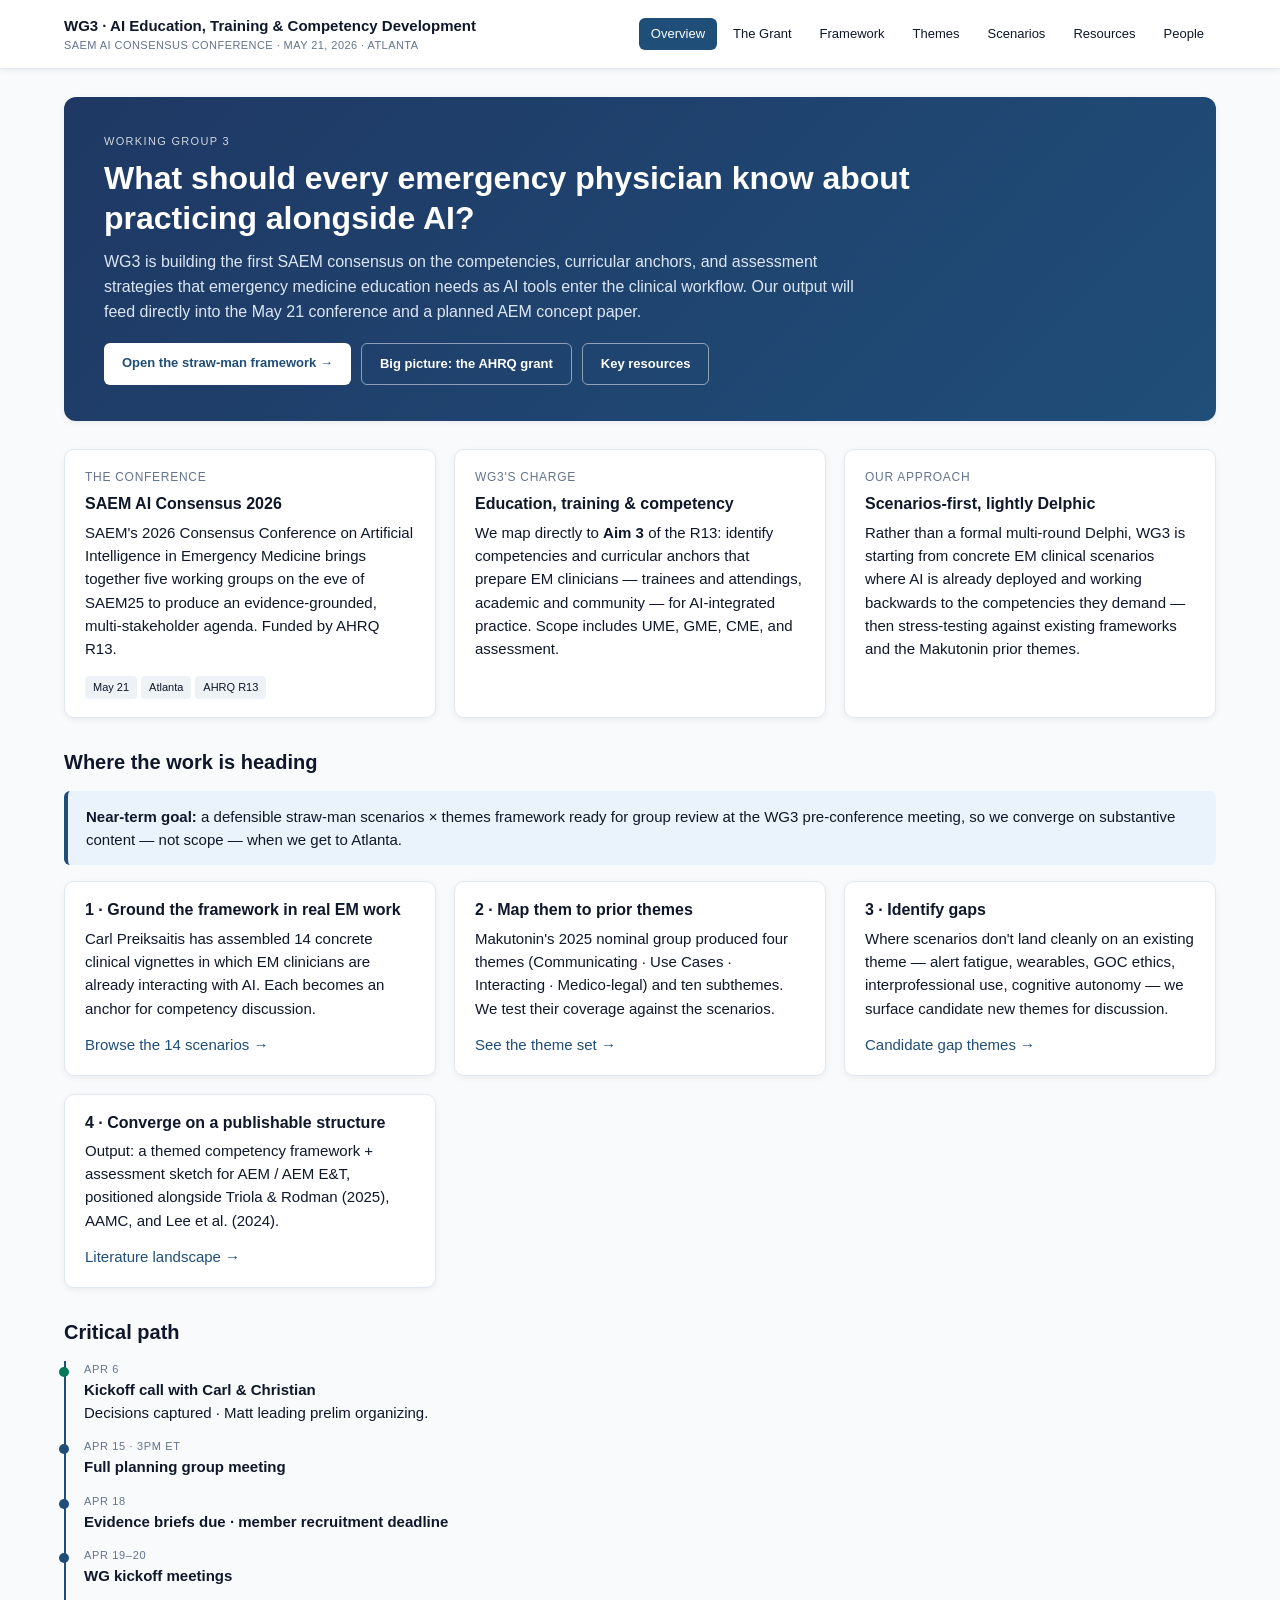
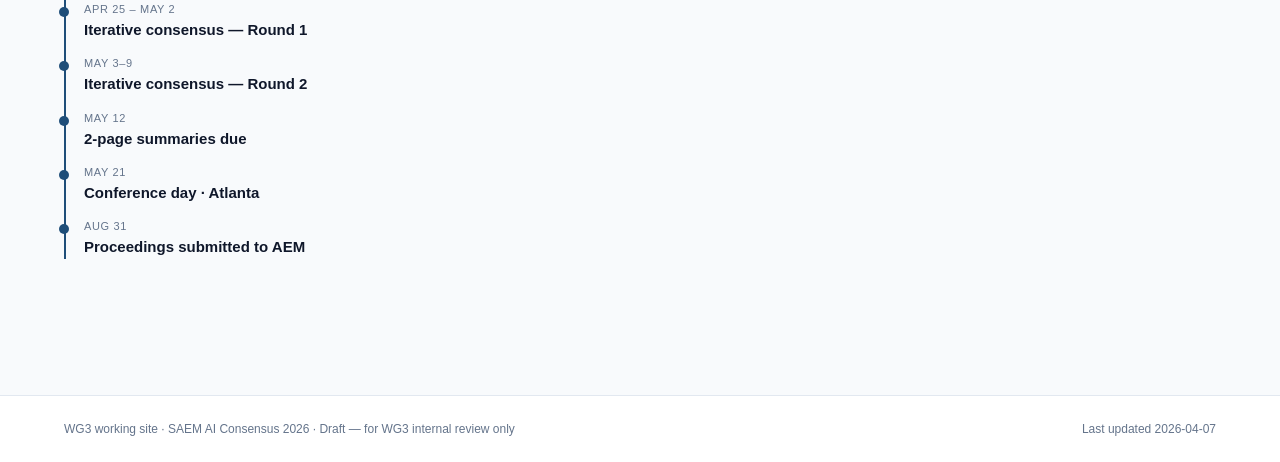
==== index.html @ e532bfff "Add AHRQ grant overview page" ====
<!doctype html>
<html lang="en"><head>
<meta charset="utf-8"><meta name="viewport" content="width=device-width,initial-scale=1">
<title>WG3 · SAEM AI Consensus 2026</title>
<link rel="stylesheet" href="assets/site.css">
</head><body>
<header class="site"><div class="wrap">
 <div class="brand"><b>WG3 · AI Education, Training & Competency Development</b><span>SAEM AI Consensus Conference · May 21, 2026 · Atlanta</span></div>
 <nav>
  <a href="index.html">Overview</a>
  <a href="grant.html">The Grant</a>
  <a href="framework.html">Framework</a>
  <a href="themes.html">Themes</a>
  <a href="scenarios.html">Scenarios</a>
  <a href="resources.html">Resources</a>
  <a href="people.html">People</a>
 </nav>
</div></header>

<main>
<div class="hero">
 <div class="eyebrow">Working Group 3</div>
 <h1>What should every emergency physician know about practicing alongside AI?</h1>
 <p>WG3 is building the first SAEM consensus on the competencies, curricular anchors, and assessment strategies that emergency medicine education needs as AI tools enter the clinical workflow. Our output will feed directly into the May 21 conference and a planned AEM concept paper.</p>
 <div class="cta">
  <a class="btn" href="framework.html">Open the straw-man framework →</a>
  <a class="btn ghost" href="grant.html">Big picture: the AHRQ grant</a>
  <a class="btn ghost" href="resources.html">Key resources</a>
 </div>
</div>

<div class="grid cols-3">
 <div class="card"><div class="meta">The conference</div>
  <h3>SAEM AI Consensus 2026</h3>
  <p>SAEM's 2026 Consensus Conference on Artificial Intelligence in Emergency Medicine brings together five working groups on the eve of SAEM25 to produce an evidence-grounded, multi-stakeholder agenda. Funded by AHRQ R13.</p>
  <p><span class="pill">May 21</span><span class="pill">Atlanta</span><span class="pill">AHRQ R13</span></p>
 </div>
 <div class="card"><div class="meta">WG3's charge</div>
  <h3>Education, training & competency</h3>
  <p>We map directly to <b>Aim 3</b> of the R13: identify competencies and curricular anchors that prepare EM clinicians — trainees and attendings, academic and community — for AI-integrated practice. Scope includes UME, GME, CME, and assessment.</p>
 </div>
 <div class="card"><div class="meta">Our approach</div>
  <h3>Scenarios-first, lightly Delphic</h3>
  <p>Rather than a formal multi-round Delphi, WG3 is starting from concrete EM clinical scenarios where AI is already deployed and working backwards to the competencies they demand — then stress-testing against existing frameworks and the Makutonin prior themes.</p>
 </div>
</div>

<h2>Where the work is heading</h2>
<div class="callout">
 <b>Near-term goal:</b> a defensible straw-man scenarios × themes framework ready for group review at the WG3 pre-conference meeting, so we converge on substantive content — not scope — when we get to Atlanta.
</div>

<div class="grid cols-2">
 <div class="card">
  <h3>1 · Ground the framework in real EM work</h3>
  <p>Carl Preiksaitis has assembled 14 concrete clinical vignettes in which EM clinicians are already interacting with AI. Each becomes an anchor for competency discussion.</p>
  <p><a href="scenarios.html">Browse the 14 scenarios →</a></p>
 </div>
 <div class="card">
  <h3>2 · Map them to prior themes</h3>
  <p>Makutonin's 2025 nominal group produced four themes (Communicating · Use Cases · Interacting · Medico-legal) and ten subthemes. We test their coverage against the scenarios.</p>
  <p><a href="themes.html">See the theme set →</a></p>
 </div>
 <div class="card">
  <h3>3 · Identify gaps</h3>
  <p>Where scenarios don't land cleanly on an existing theme — alert fatigue, wearables, GOC ethics, interprofessional use, cognitive autonomy — we surface candidate new themes for discussion.</p>
  <p><a href="framework.html#gaps">Candidate gap themes →</a></p>
 </div>
 <div class="card">
  <h3>4 · Converge on a publishable structure</h3>
  <p>Output: a themed competency framework + assessment sketch for AEM / AEM E&T, positioned alongside Triola & Rodman (2025), AAMC, and Lee et al. (2024).</p>
  <p><a href="resources.html#lit">Literature landscape →</a></p>
 </div>
</div>

<h2>Critical path</h2>
<div class="timeline">
 <div class="item done"><div class="date">Apr 6</div><div class="title">Kickoff call with Carl & Christian</div><div>Decisions captured · Matt leading prelim organizing.</div></div>
 <div class="item"><div class="date">Apr 15 · 3pm ET</div><div class="title">Full planning group meeting</div></div>
 <div class="item"><div class="date">Apr 18</div><div class="title">Evidence briefs due · member recruitment deadline</div></div>
 <div class="item"><div class="date">Apr 19–20</div><div class="title">WG kickoff meetings</div></div>
 <div class="item"><div class="date">Apr 25 – May 2</div><div class="title">Iterative consensus — Round 1</div></div>
 <div class="item"><div class="date">May 3–9</div><div class="title">Iterative consensus — Round 2</div></div>
 <div class="item"><div class="date">May 12</div><div class="title">2-page summaries due</div></div>
 <div class="item"><div class="date">May 21</div><div class="title">Conference day · Atlanta</div></div>
 <div class="item"><div class="date">Aug 31</div><div class="title">Proceedings submitted to AEM</div></div>
</div>
</main>

<footer class="site"><div class="wrap">
 <div>WG3 working site · SAEM AI Consensus 2026 · Draft — for WG3 internal review only</div>
 <div>Last updated 2026-04-07</div>
</div></footer>
<script src="assets/data.js"></script>
<script src="assets/site.js"></script>
</body></html>
---- assets/site.css ----
:root{
 --ink:#0f172a;--mute:#64748b;--line:#e2e8f0;--accent:#1f4e79;--accent2:#bdd7ee;
 --bg:#f8fafc;--paper:#ffffff;--warn:#b45309;--gap:#fef3c7;--ok:#047857;
 --shadow:0 2px 6px rgba(15,23,42,.06);
 --maxw:1200px;
}
*{box-sizing:border-box}
html,body{margin:0;padding:0}
body{font:15px/1.55 -apple-system,BlinkMacSystemFont,"Segoe UI","Helvetica Neue",Arial,sans-serif;color:var(--ink);background:var(--bg)}
a{color:var(--accent);text-decoration:none}
a:hover{text-decoration:underline}
h1,h2,h3,h4{color:var(--ink);line-height:1.25;margin:0 0 .4em}
h1{font-size:28px;font-weight:700}
h2{font-size:20px;font-weight:700;margin-top:1.6em}
h3{font-size:16px;font-weight:600}
p{margin:0 0 .9em}
hr{border:0;border-top:1px solid var(--line);margin:24px 0}
code{font:12px/1.4 ui-monospace,Menlo,Consolas,monospace;background:#eef2f7;padding:1px 5px;border-radius:4px}

header.site{background:var(--paper);border-bottom:1px solid var(--line);position:sticky;top:0;z-index:10;box-shadow:var(--shadow)}
header.site .wrap{max-width:var(--maxw);margin:0 auto;padding:14px 24px;display:flex;align-items:center;justify-content:space-between;gap:24px;flex-wrap:wrap}
header.site .brand{display:flex;flex-direction:column}
header.site .brand b{font-size:15px}
header.site .brand span{font-size:11px;color:var(--mute);letter-spacing:.04em;text-transform:uppercase}
header.site nav{display:flex;gap:4px;flex-wrap:wrap}
header.site nav a{padding:6px 12px;border-radius:6px;font-size:13px;color:var(--ink)}
header.site nav a:hover{background:#eef2f7;text-decoration:none}
header.site nav a.active{background:var(--accent);color:#fff}

main{max-width:var(--maxw);margin:0 auto;padding:28px 24px 80px}

.hero{background:linear-gradient(135deg,#1f3864,#1f4e79);color:#fff;border-radius:12px;padding:36px 40px;margin-bottom:28px;box-shadow:var(--shadow)}
.hero .eyebrow{font-size:11px;letter-spacing:.12em;text-transform:uppercase;opacity:.8}
.hero h1{color:#fff;font-size:32px;margin:8px 0 12px;max-width:820px}
.hero p{color:#dbe7f5;max-width:760px;font-size:16px}
.hero .cta{margin-top:18px;display:flex;gap:10px;flex-wrap:wrap}
.btn{display:inline-block;padding:10px 18px;background:#fff;color:var(--accent);border-radius:6px;font-weight:600;font-size:13px}
.btn:hover{text-decoration:none;background:#eaf2fb}
.btn.ghost{background:transparent;color:#fff;border:1px solid rgba(255,255,255,.5)}
.btn.ghost:hover{background:rgba(255,255,255,.1)}

.grid{display:grid;gap:18px}
.grid.cols-2{grid-template-columns:repeat(auto-fit,minmax(320px,1fr))}
.grid.cols-3{grid-template-columns:repeat(auto-fit,minmax(260px,1fr))}
.grid.cols-4{grid-template-columns:repeat(auto-fit,minmax(220px,1fr))}

.card{background:var(--paper);border:1px solid var(--line);border-radius:10px;padding:18px 20px;box-shadow:var(--shadow)}
.card h3{margin-top:0}
.card p:last-child{margin-bottom:0}
.card .meta{font-size:12px;color:var(--mute);margin-bottom:8px;text-transform:uppercase;letter-spacing:.06em}

.chip{display:inline-block;font-size:11px;padding:2px 8px;border-radius:999px;background:var(--accent2);color:var(--ink);margin:2px 3px 2px 0;cursor:help}
.chip.gap{background:var(--gap);color:var(--warn)}
.chip.tag{background:#e2e8f0;color:var(--ink);cursor:default}
.chip.ok{background:#d1fae5;color:var(--ok)}

/* legend strip */
.theme-legend{background:var(--paper);border:1px solid var(--line);border-radius:10px;padding:14px 18px;margin-bottom:20px;box-shadow:var(--shadow)}
.theme-legend h3{margin:0 0 10px;font-size:13px;text-transform:uppercase;letter-spacing:.06em;color:var(--mute)}
.theme-legend .rows{display:grid;grid-template-columns:repeat(auto-fit,minmax(260px,1fr));gap:6px 18px}
.theme-legend .row{display:flex;gap:8px;font-size:13px;align-items:baseline}
.theme-legend .row b{color:var(--accent);min-width:32px}
.theme-legend .row small{color:var(--mute);font-size:11px}

/* tooltip */
[data-tip]{position:relative;border-bottom:1px dotted var(--accent);cursor:help}
[data-tip]:hover::after{
 content:attr(data-tip);position:absolute;bottom:calc(100% + 6px);left:50%;transform:translateX(-50%);
 background:#0f172a;color:#fff;font-size:11px;line-height:1.3;font-weight:400;padding:6px 10px;border-radius:6px;
 white-space:normal;width:max-content;max-width:260px;z-index:20;pointer-events:none;text-transform:none;letter-spacing:0;
}

/* matrix */
.matrix-wrap{background:var(--paper);border:1px solid var(--line);border-radius:10px;padding:0;overflow:auto;box-shadow:var(--shadow)}
table.matrix{border-collapse:collapse;width:100%;font-size:12px}
table.matrix th,table.matrix td{border:1px solid var(--line);padding:8px;text-align:left;vertical-align:middle}
table.matrix thead th{background:#1f3864;color:#fff;font-weight:600;position:sticky;top:0}
table.matrix th.theme{writing-mode:vertical-rl;transform:rotate(180deg);min-width:34px;text-align:center;padding:10px 4px}
table.matrix td.score{text-align:center;font-weight:600;cursor:pointer;width:36px}
.s0{background:#fff;color:#cbd5e1}.s1{background:#eaf2fb}.s2{background:#bdd7ee}.s3{background:#1f4e79;color:#fff}
table.matrix tr.row{cursor:pointer}
table.matrix tr.row:hover td{background:#fff7d6}
table.matrix tr.row:hover td.s3{background:#1a4168}

.pill{display:inline-block;font-size:11px;padding:3px 8px;border-radius:4px;background:#eef2f7;color:var(--ink);margin-right:4px}

footer.site{border-top:1px solid var(--line);background:var(--paper);margin-top:40px}
footer.site .wrap{max-width:var(--maxw);margin:0 auto;padding:24px;font-size:12px;color:var(--mute);display:flex;justify-content:space-between;flex-wrap:wrap;gap:12px}

.timeline{border-left:2px solid var(--accent);padding-left:18px;margin:16px 0}
.timeline .item{margin-bottom:14px;position:relative}
.timeline .item::before{content:'';position:absolute;left:-25px;top:6px;width:10px;height:10px;border-radius:50%;background:var(--accent)}
.timeline .item.done::before{background:var(--ok)}
.timeline .item .date{font-size:11px;color:var(--mute);text-transform:uppercase;letter-spacing:.06em}
.timeline .item .title{font-weight:600}

.callout{background:#eaf2fb;border-left:4px solid var(--accent);padding:14px 18px;border-radius:6px;margin:16px 0}
.callout.warn{background:#fef3c7;border-color:var(--warn)}

.res-list{list-style:none;padding:0;margin:0}
.res-list li{padding:10px 0;border-bottom:1px solid var(--line)}
.res-list li:last-child{border:0}
.res-list .label{font-size:11px;color:var(--mute);text-transform:uppercase;letter-spacing:.06em;margin-right:8px}
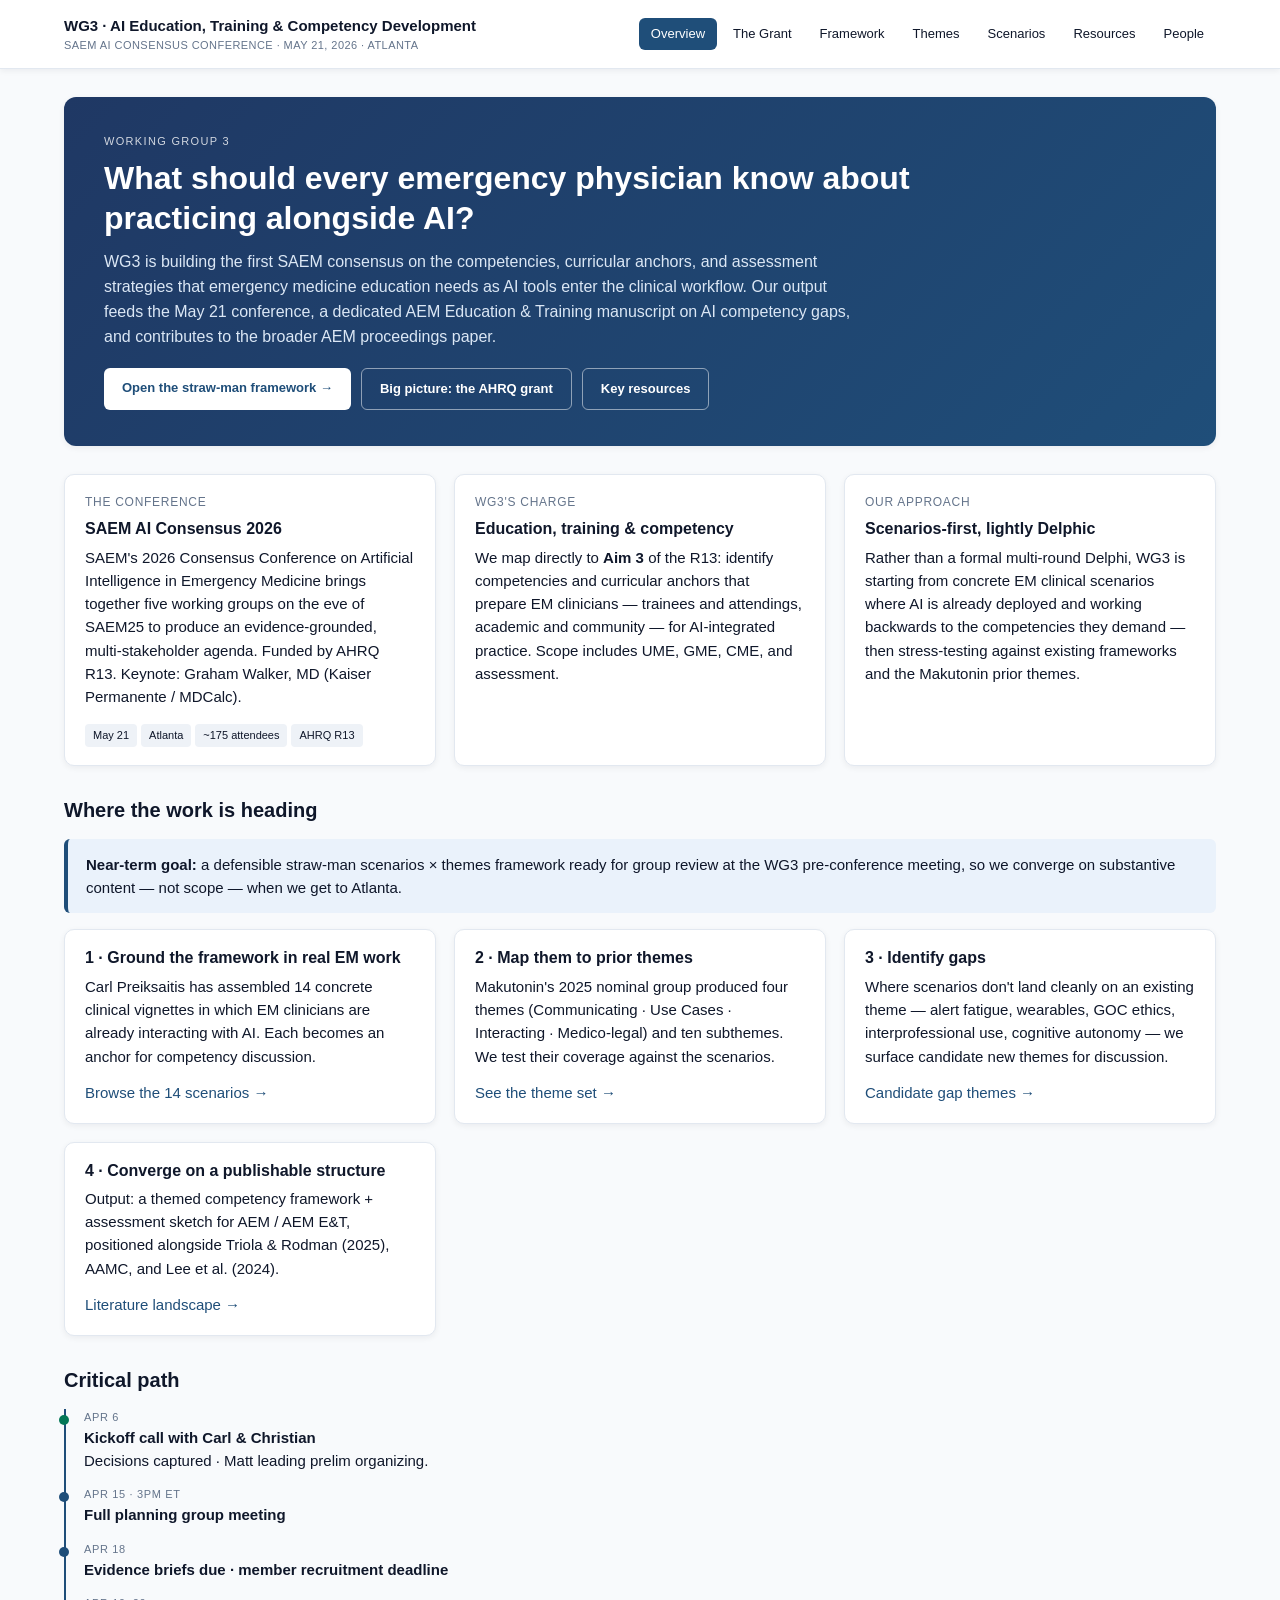
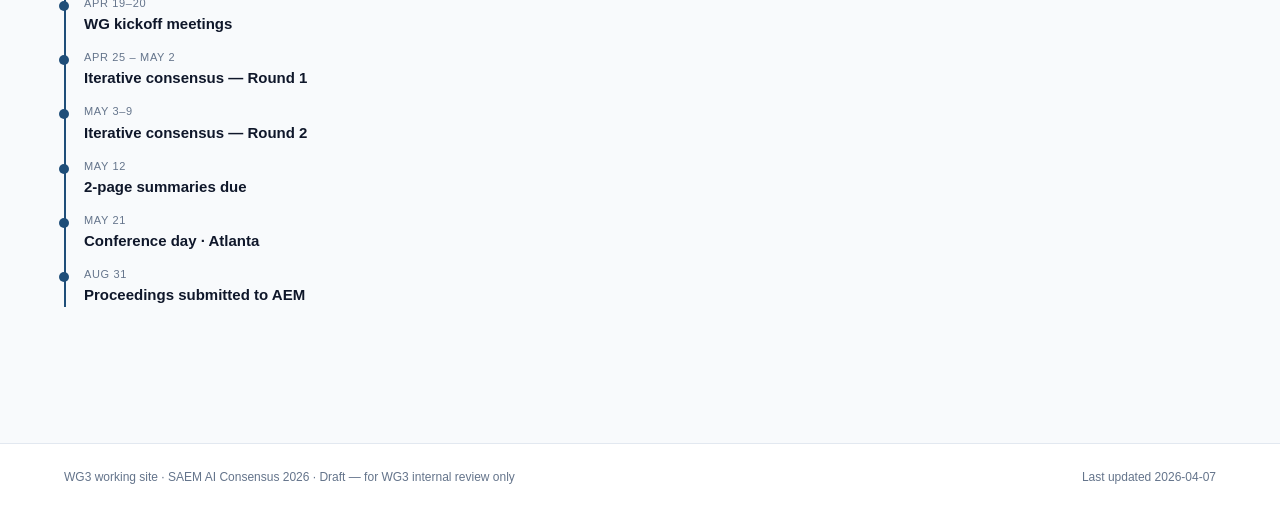
==== commit 8016b32b: "Pre-share refinements to WG3 working site people.html: add conference-day attendance to leadership c" ====
--- a/index.html
+++ b/index.html
@@ -21,7 +21,7 @@
 <div class="hero">
  <div class="eyebrow">Working Group 3</div>
  <h1>What should every emergency physician know about practicing alongside AI?</h1>
- <p>WG3 is building the first SAEM consensus on the competencies, curricular anchors, and assessment strategies that emergency medicine education needs as AI tools enter the clinical workflow. Our output will feed directly into the May 21 conference and a planned AEM concept paper.</p>
+ <p>WG3 is building the first SAEM consensus on the competencies, curricular anchors, and assessment strategies that emergency medicine education needs as AI tools enter the clinical workflow. Our output feeds the May 21 conference, a dedicated AEM Education &amp; Training manuscript on AI competency gaps, and contributes to the broader AEM proceedings paper.</p>
  <div class="cta">
   <a class="btn" href="framework.html">Open the straw-man framework →</a>
   <a class="btn ghost" href="grant.html">Big picture: the AHRQ grant</a>
@@ -32,8 +32,8 @@
 <div class="grid cols-3">
  <div class="card"><div class="meta">The conference</div>
   <h3>SAEM AI Consensus 2026</h3>
-  <p>SAEM's 2026 Consensus Conference on Artificial Intelligence in Emergency Medicine brings together five working groups on the eve of SAEM25 to produce an evidence-grounded, multi-stakeholder agenda. Funded by AHRQ R13.</p>
-  <p><span class="pill">May 21</span><span class="pill">Atlanta</span><span class="pill">AHRQ R13</span></p>
+  <p>SAEM's 2026 Consensus Conference on Artificial Intelligence in Emergency Medicine brings together five working groups on the eve of SAEM25 to produce an evidence-grounded, multi-stakeholder agenda. Funded by AHRQ R13. Keynote: Graham Walker, MD (Kaiser Permanente / MDCalc).</p>
+  <p><span class="pill">May 21</span><span class="pill">Atlanta</span><span class="pill">~175 attendees</span><span class="pill">AHRQ R13</span></p>
  </div>
  <div class="card"><div class="meta">WG3's charge</div>
   <h3>Education, training & competency</h3>
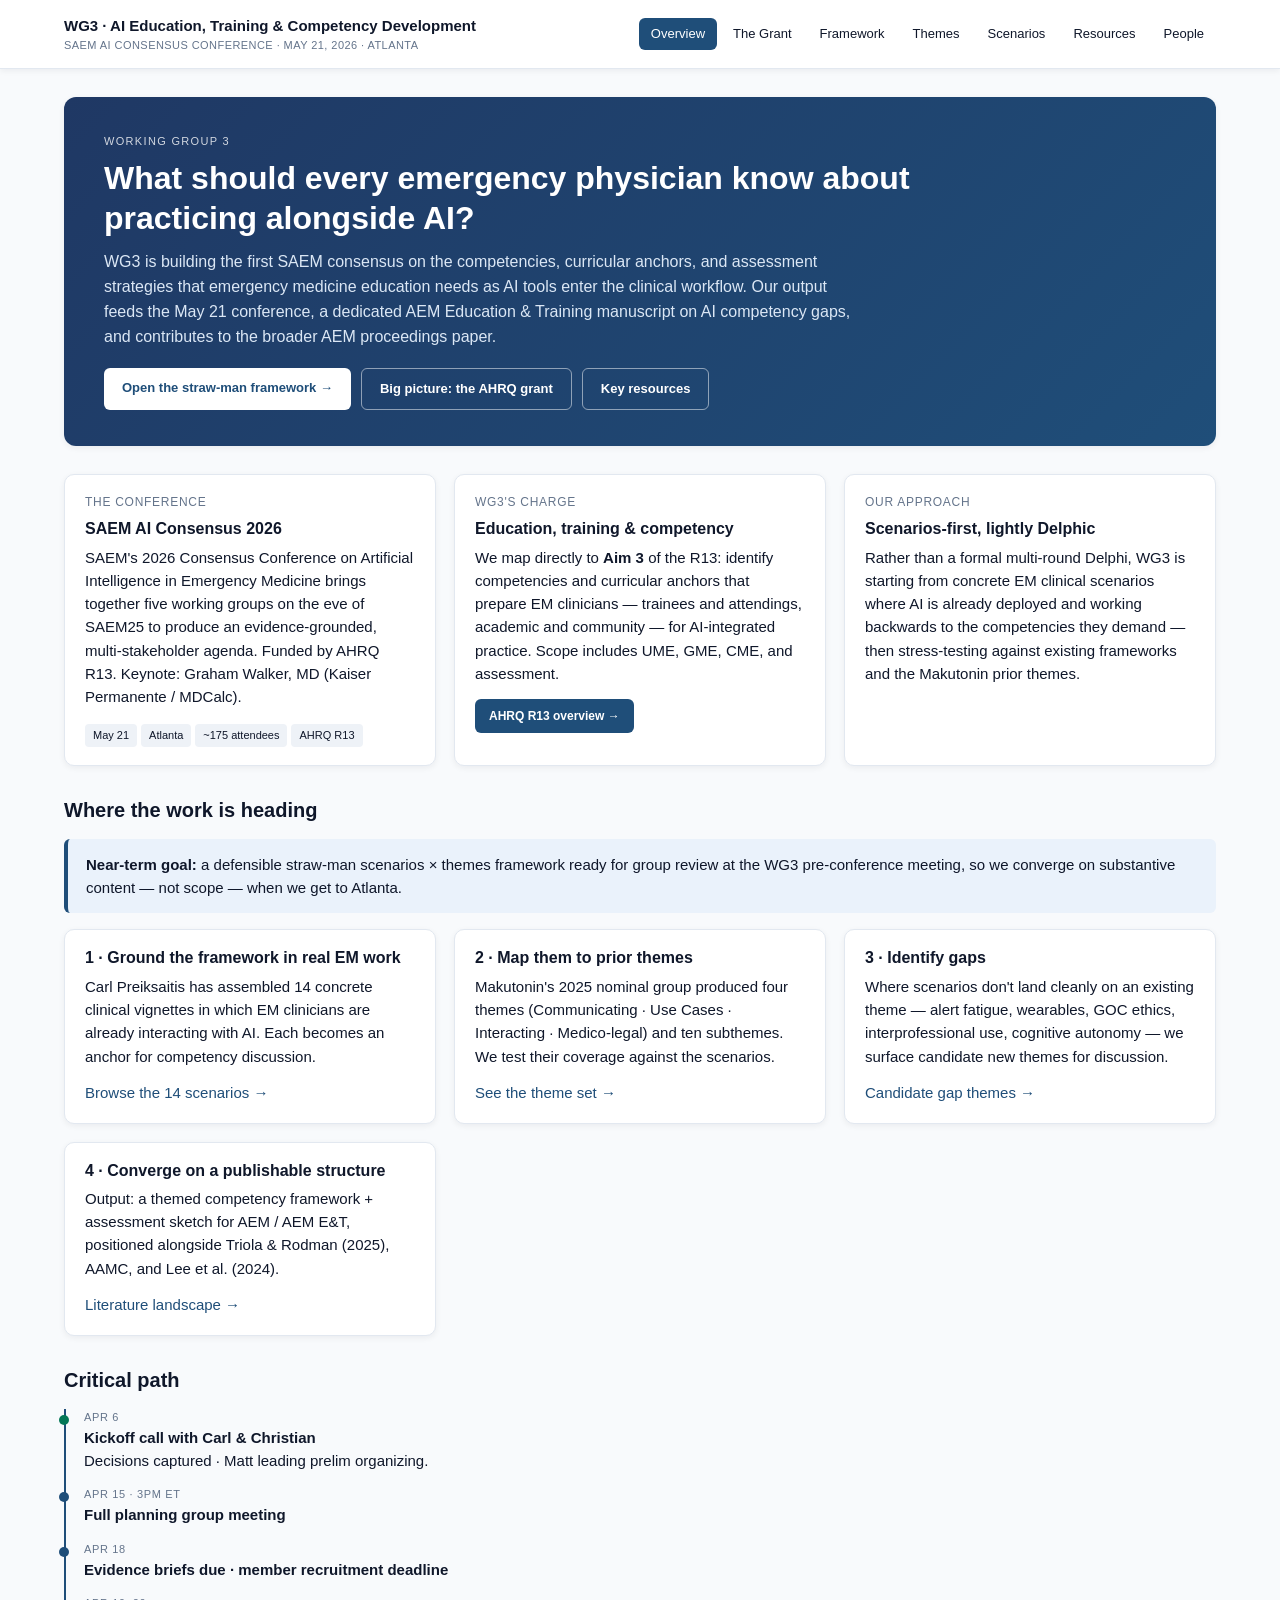
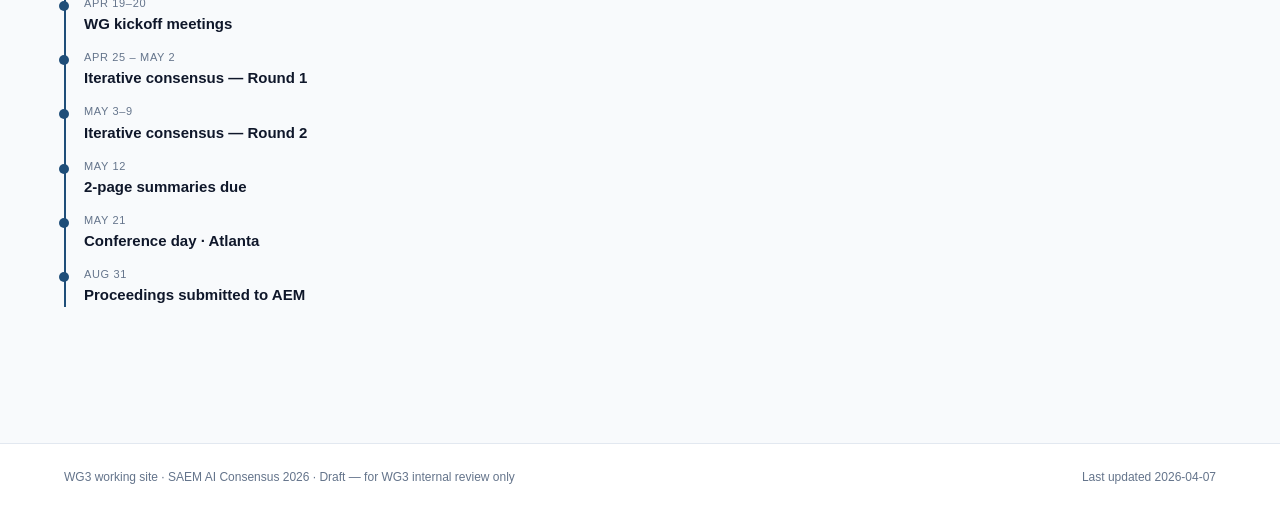
==== commit 01f03402: "Add AHRQ R13 button to WG3's Charge card on landing page Small redundancy with the header nav link, " ====
--- a/index.html
+++ b/index.html
@@ -38,6 +38,7 @@
  <div class="card"><div class="meta">WG3's charge</div>
   <h3>Education, training & competency</h3>
   <p>We map directly to <b>Aim 3</b> of the R13: identify competencies and curricular anchors that prepare EM clinicians — trainees and attendings, academic and community — for AI-integrated practice. Scope includes UME, GME, CME, and assessment.</p>
+  <p style="margin-bottom:0"><a href="grant.html" style="display:inline-block;padding:8px 14px;background:#1f4e79;color:#fff;border-radius:6px;font-weight:600;font-size:12px;text-decoration:none">AHRQ R13 overview →</a></p>
  </div>
  <div class="card"><div class="meta">Our approach</div>
   <h3>Scenarios-first, lightly Delphic</h3>
--- a/assets/site.css
+++ b/assets/site.css
@@ -74,8 +74,26 @@
 .matrix-wrap{background:var(--paper);border:1px solid var(--line);border-radius:10px;padding:0;overflow:auto;box-shadow:var(--shadow)}
 table.matrix{border-collapse:collapse;width:100%;font-size:12px}
 table.matrix th,table.matrix td{border:1px solid var(--line);padding:8px;text-align:left;vertical-align:middle}
-table.matrix thead th{background:#1f3864;color:#fff;font-weight:600;position:sticky;top:0}
-table.matrix th.theme{writing-mode:vertical-rl;transform:rotate(180deg);min-width:34px;text-align:center;padding:10px 4px}
+table.matrix thead th{background:#1f3864;color:#fff;font-weight:600}
+table.matrix th.corner{background:#1f3864;color:#fff;text-align:center}
+
+/* Cluster header row — strong tint, cluster-colored text, centered across spanned subthemes */
+table.matrix th.c-comm-hd{background:#e9d5ff;color:#581c87;border-bottom:2px solid #8b5cf6;text-align:center;font-size:11px;text-transform:uppercase;letter-spacing:.06em;font-weight:700;padding:8px 4px}
+table.matrix th.c-use-hd{background:#a7f3d0;color:#064e3b;border-bottom:2px solid #10b981;text-align:center;font-size:11px;text-transform:uppercase;letter-spacing:.06em;font-weight:700;padding:8px 4px}
+table.matrix th.c-int-hd{background:#fde68a;color:#78350f;border-bottom:2px solid #f59e0b;text-align:center;font-size:11px;text-transform:uppercase;letter-spacing:.06em;font-weight:700;padding:8px 4px}
+table.matrix th.c-med-hd{background:#fecaca;color:#7f1d1d;border-bottom:2px solid #ef4444;text-align:center;font-size:11px;text-transform:uppercase;letter-spacing:.06em;font-weight:700;padding:8px 4px}
+
+/* Sub row — T-code + short label cells, pale cluster backgrounds */
+table.matrix th.sub{min-width:62px;text-align:center;padding:6px 4px 7px}
+table.matrix th.sub.c-comm-sub{background:#f5f3ff}
+table.matrix th.sub.c-use-sub{background:#ecfdf5}
+table.matrix th.sub.c-int-sub{background:#fffbeb}
+table.matrix th.sub.c-med-sub{background:#fef2f2}
+table.matrix th.sub .code{display:block;font-family:ui-monospace,Menlo,Consolas,monospace;font-size:11px;font-weight:700;color:#1f3864;letter-spacing:.02em}
+table.matrix th.sub .lbl{display:block;font-family:-apple-system,system-ui,sans-serif;font-size:10.5px;font-weight:600;color:#0f172a;margin-top:2px;line-height:1.2;text-transform:none;letter-spacing:0;white-space:normal}
+
+/* Vertical divider between clusters (applies to thead and tbody cells) */
+table.matrix th.div-left,table.matrix td.div-left{border-left:2px solid #94a3b8}
 table.matrix td.score{text-align:center;font-weight:600;cursor:pointer;width:36px}
 .s0{background:#fff;color:#cbd5e1}.s1{background:#eaf2fb}.s2{background:#bdd7ee}.s3{background:#1f4e79;color:#fff}
 table.matrix tr.row{cursor:pointer}
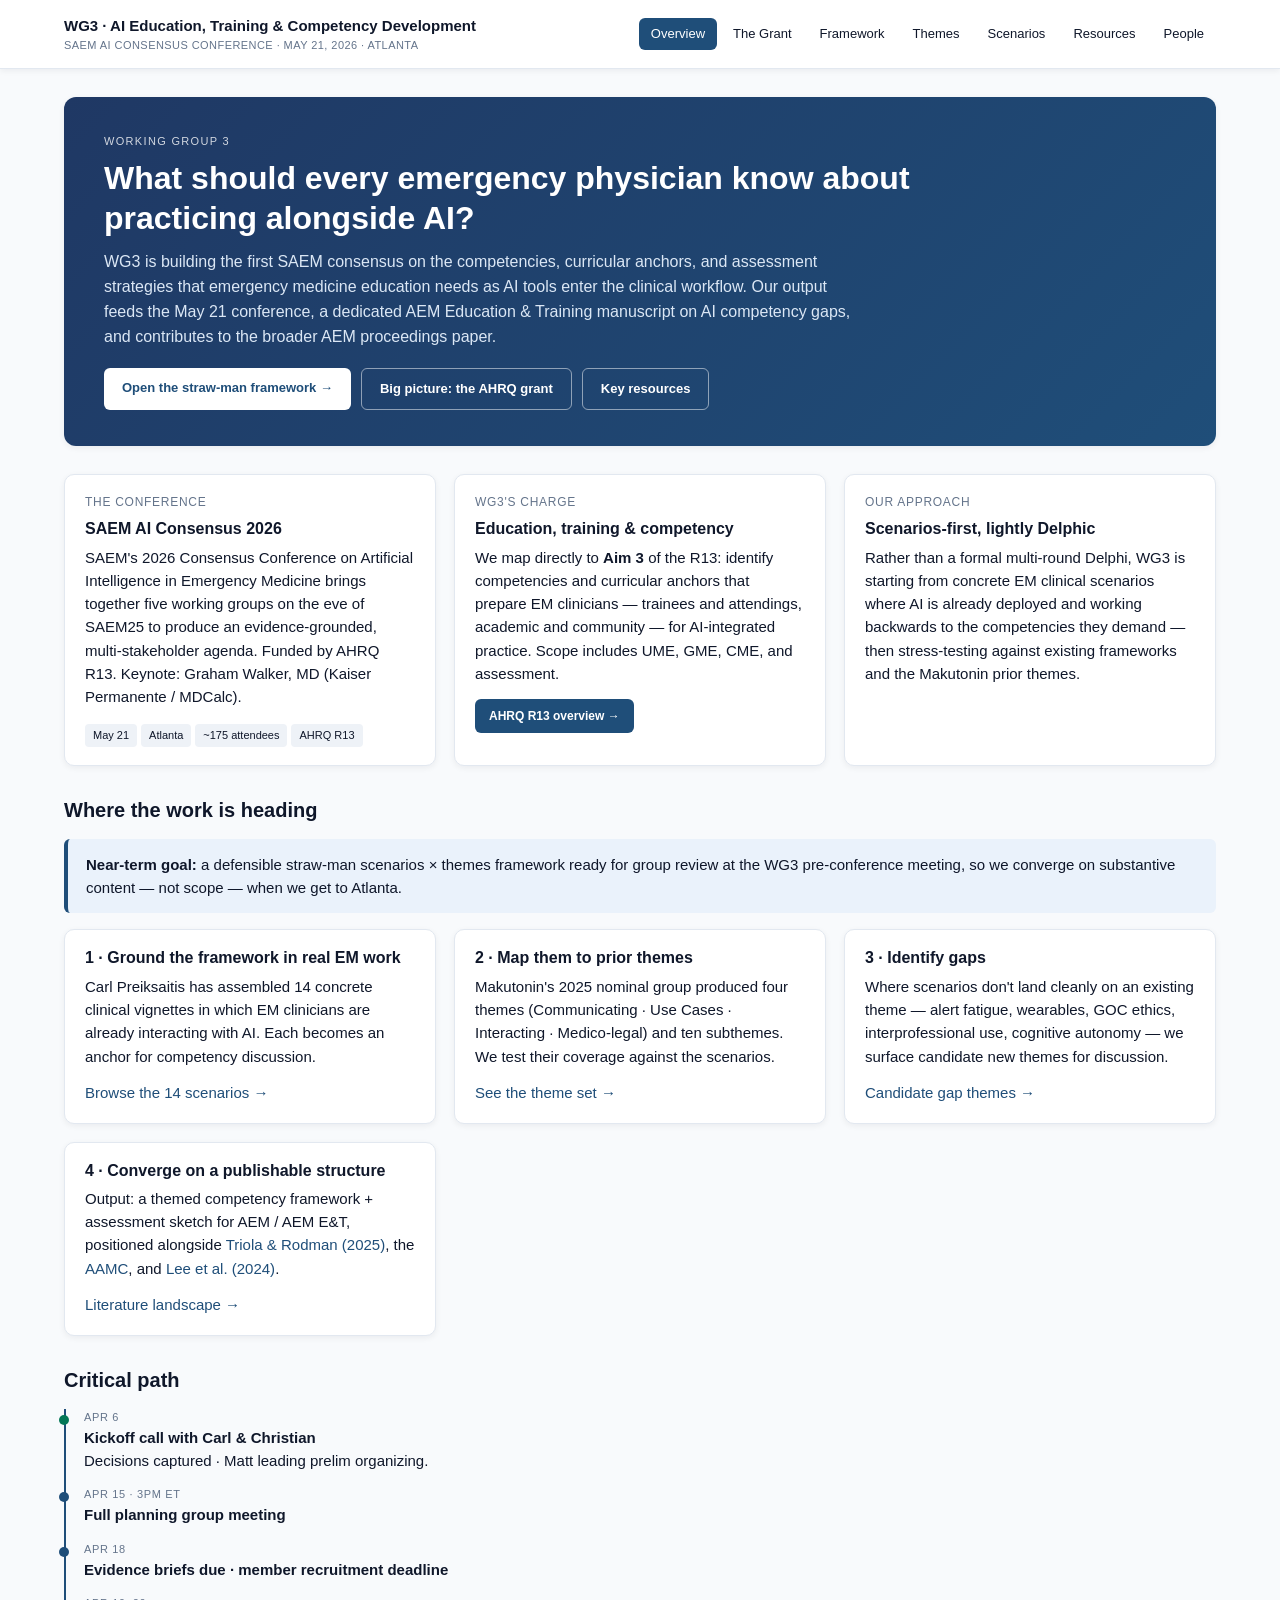
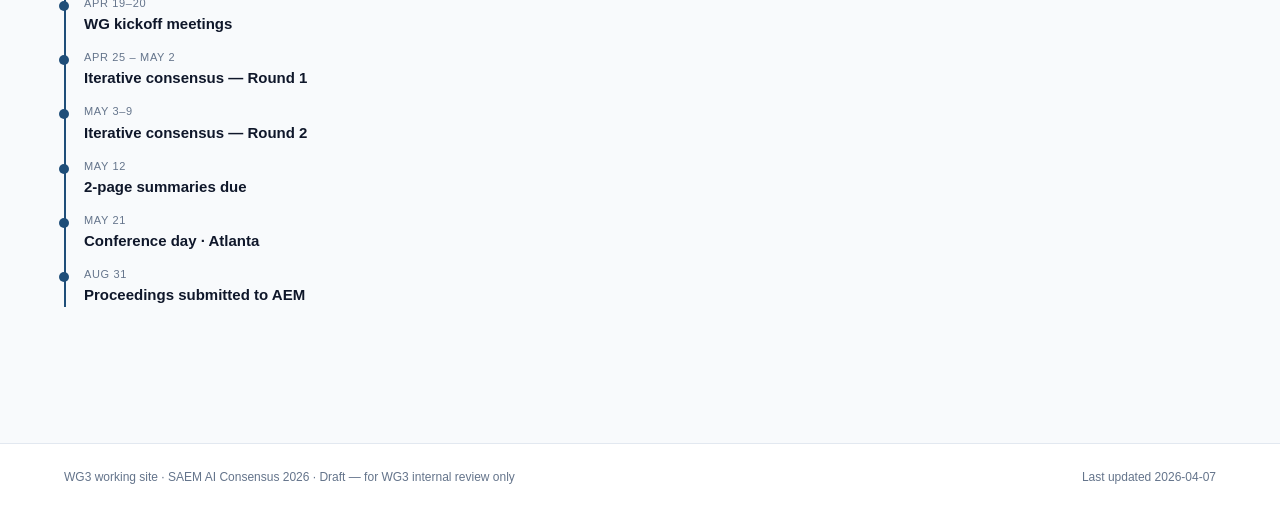
==== commit 1ad72421: "Pre-share refinements: literature links + landing page CTA - grant.html: inline links for Triola & R" ====
--- a/index.html
+++ b/index.html
@@ -69,7 +69,7 @@
  </div>
  <div class="card">
   <h3>4 · Converge on a publishable structure</h3>
-  <p>Output: a themed competency framework + assessment sketch for AEM / AEM E&T, positioned alongside Triola & Rodman (2025), AAMC, and Lee et al. (2024).</p>
+  <p>Output: a themed competency framework + assessment sketch for AEM / AEM E&amp;T, positioned alongside <a href="https://pubmed.ncbi.nlm.nih.gov/39705530/" target="_blank" rel="noopener">Triola &amp; Rodman (2025)</a>, the <a href="https://www.aamc.org/about-us/mission-areas/medical-education/advancing-ai-resource-collection/artificial-intelligence-competencies-medical-educators" target="_blank" rel="noopener">AAMC</a>, and <a href="https://pubmed.ncbi.nlm.nih.gov/38207056/" target="_blank" rel="noopener">Lee et al. (2024)</a>.</p>
   <p><a href="resources.html#lit">Literature landscape →</a></p>
  </div>
 </div>
--- a/assets/site.css
+++ b/assets/site.css
@@ -119,3 +119,23 @@
 .res-list li{padding:10px 0;border-bottom:1px solid var(--line)}
 .res-list li:last-child{border:0}
 .res-list .label{font-size:11px;color:var(--mute);text-transform:uppercase;letter-spacing:.06em;margin-right:8px}
+
+/* expandable summaries (resources.html grant foundation card) */
+details.exp{border:1px solid var(--line);border-radius:8px;margin:8px 0;background:#fdfdfe;overflow:hidden}
+details.exp + details.exp{margin-top:6px}
+details.exp summary{list-style:none;padding:12px 14px;cursor:pointer;font-size:13px;font-weight:600;color:var(--ink);display:flex;align-items:center;gap:10px;position:relative;user-select:none}
+details.exp summary::-webkit-details-marker{display:none}
+details.exp summary::after{content:'▸';margin-left:auto;color:var(--mute);font-size:11px;transition:transform .15s ease}
+details[open].exp summary::after{transform:rotate(90deg)}
+details.exp summary:hover{background:#f5f7fa}
+details[open].exp summary{border-bottom:1px solid var(--line);background:#f5f7fa}
+details.exp .exp-label{display:inline-block;font-size:10px;text-transform:uppercase;letter-spacing:.06em;color:#fff;background:var(--accent);padding:2px 8px;border-radius:4px;font-weight:600;flex-shrink:0}
+details.exp .exp-meta{margin-left:auto;margin-right:18px;font-size:11px;font-weight:400;color:var(--mute);text-transform:none;letter-spacing:0}
+details.exp .exp-body{padding:14px 16px 16px;font-size:13px;line-height:1.6;color:#334155;background:#fff}
+details.exp .exp-body p{margin:0 0 10px}
+details.exp .exp-body p:last-child{margin-bottom:0}
+
+/* Provenance chips on Open Threads items — who raised the question */
+.src{display:inline-block;font-size:10px;font-weight:700;text-transform:uppercase;letter-spacing:.06em;padding:2px 8px;border-radius:4px;margin-right:8px;vertical-align:2px}
+.src-group{background:#1f4e79;color:#fff}
+.src-ai{background:#fef3c7;color:#78350f;border:1px solid #fcd34d}
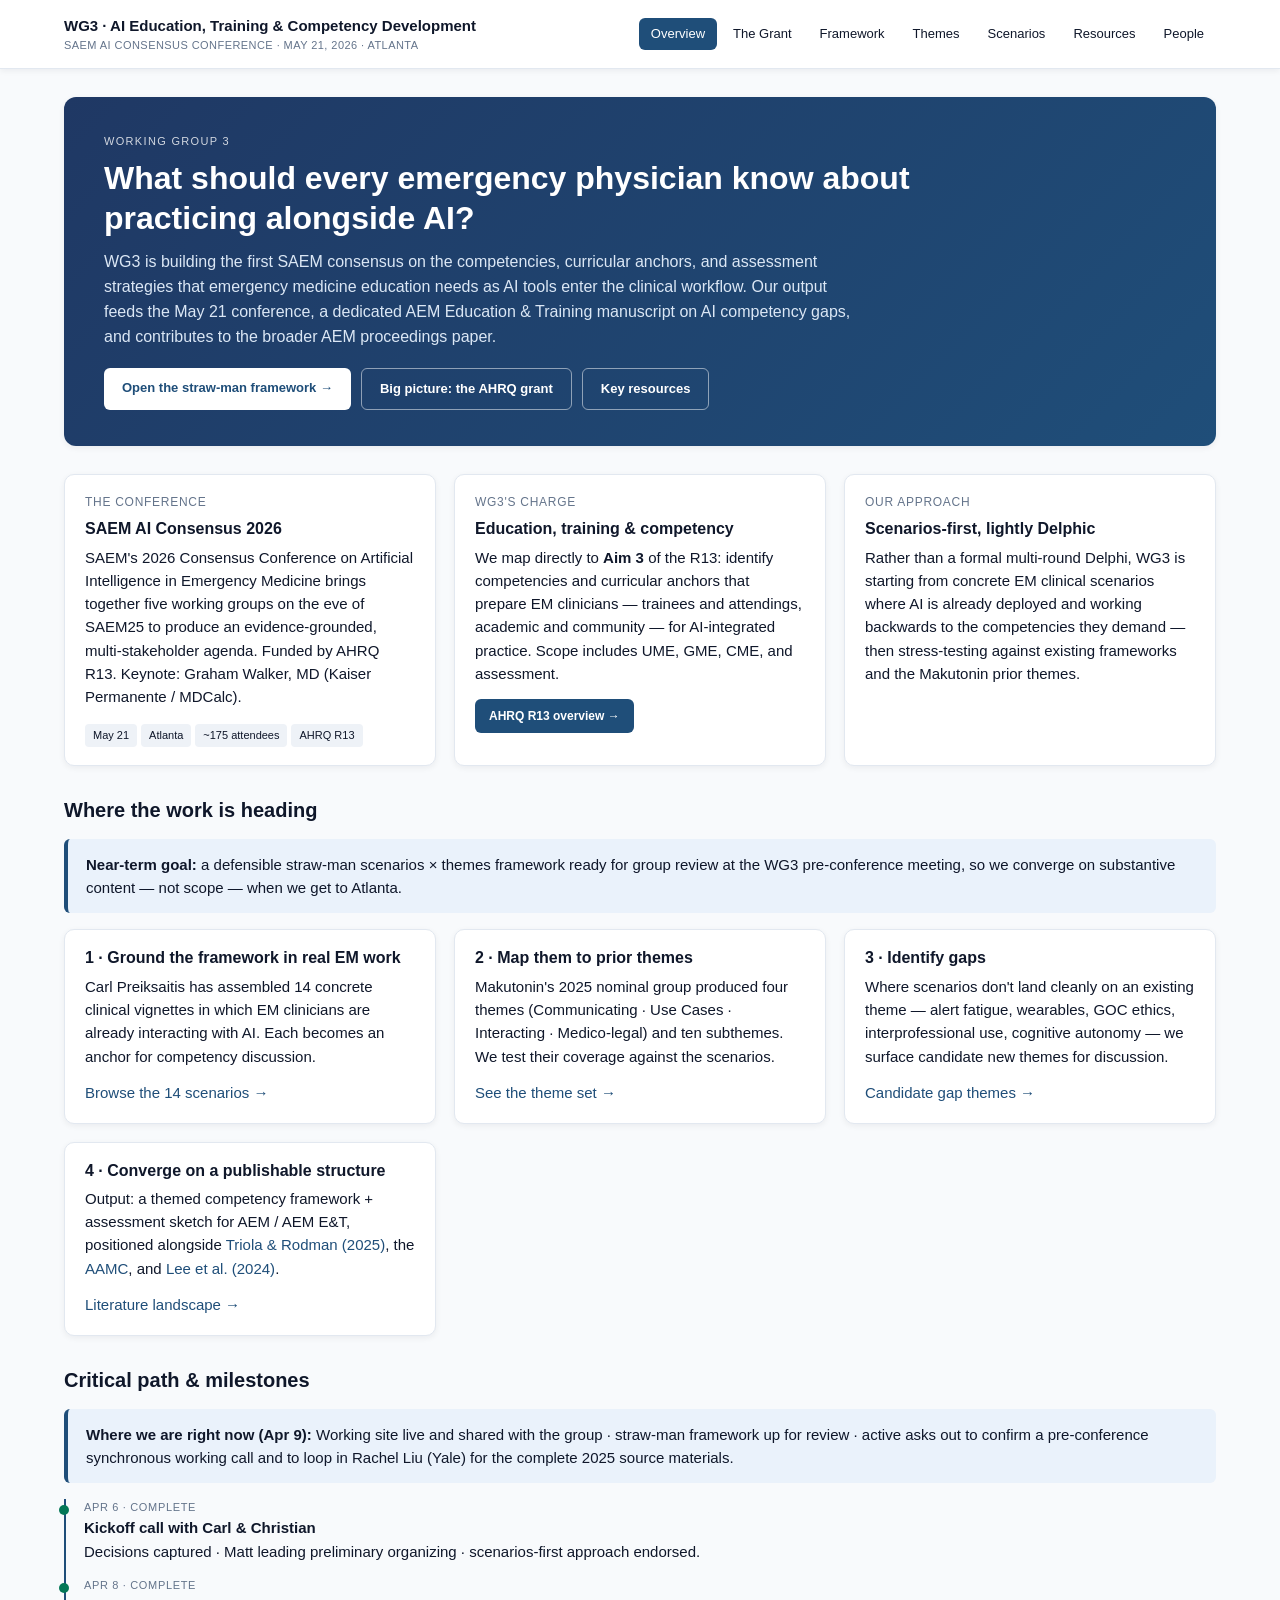
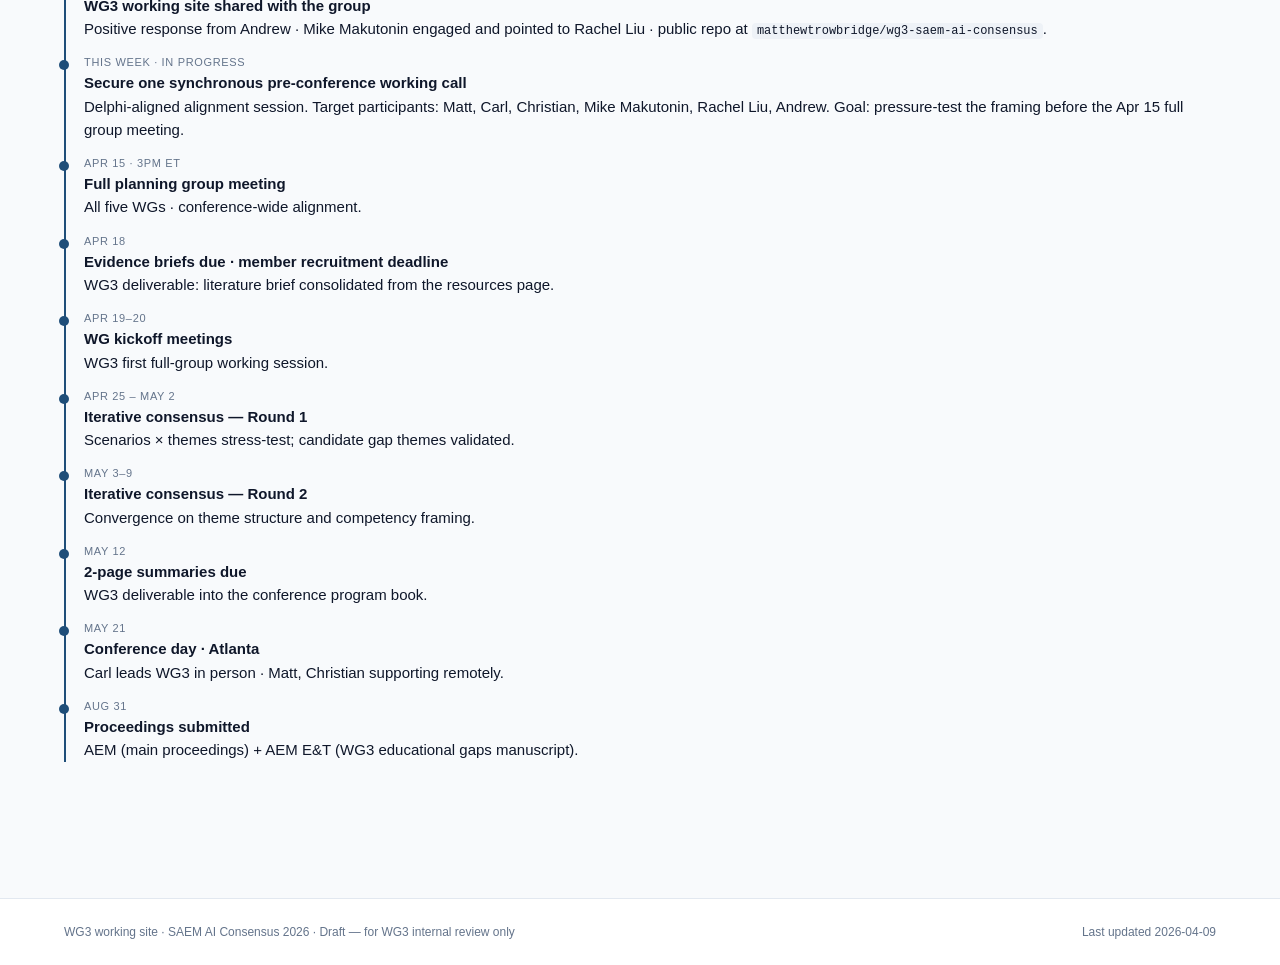
==== commit 731b2747: "Add milestones card + Rachel Liu + umbrella-org open thread Respond to Andrew's Apr 9 suggestion by " ====
--- a/index.html
+++ b/index.html
@@ -74,23 +74,28 @@
  </div>
 </div>
 
-<h2>Critical path</h2>
+<h2>Critical path &amp; milestones</h2>
+<div class="callout">
+ <b>Where we are right now (Apr 9):</b> Working site live and shared with the group · straw-man framework up for review · active asks out to confirm a pre-conference synchronous working call and to loop in Rachel Liu (Yale) for the complete 2025 source materials.
+</div>
 <div class="timeline">
- <div class="item done"><div class="date">Apr 6</div><div class="title">Kickoff call with Carl & Christian</div><div>Decisions captured · Matt leading prelim organizing.</div></div>
- <div class="item"><div class="date">Apr 15 · 3pm ET</div><div class="title">Full planning group meeting</div></div>
- <div class="item"><div class="date">Apr 18</div><div class="title">Evidence briefs due · member recruitment deadline</div></div>
- <div class="item"><div class="date">Apr 19–20</div><div class="title">WG kickoff meetings</div></div>
- <div class="item"><div class="date">Apr 25 – May 2</div><div class="title">Iterative consensus — Round 1</div></div>
- <div class="item"><div class="date">May 3–9</div><div class="title">Iterative consensus — Round 2</div></div>
- <div class="item"><div class="date">May 12</div><div class="title">2-page summaries due</div></div>
- <div class="item"><div class="date">May 21</div><div class="title">Conference day · Atlanta</div></div>
- <div class="item"><div class="date">Aug 31</div><div class="title">Proceedings submitted to AEM</div></div>
+ <div class="item done"><div class="date">Apr 6 · complete</div><div class="title">Kickoff call with Carl &amp; Christian</div><div>Decisions captured · Matt leading preliminary organizing · scenarios-first approach endorsed.</div></div>
+ <div class="item done"><div class="date">Apr 8 · complete</div><div class="title">WG3 working site shared with the group</div><div>Positive response from Andrew · Mike Makutonin engaged and pointed to Rachel Liu · public repo at <code>matthewtrowbridge/wg3-saem-ai-consensus</code>.</div></div>
+ <div class="item"><div class="date">This week · in progress</div><div class="title">Secure one synchronous pre-conference working call</div><div>Delphi-aligned alignment session. Target participants: Matt, Carl, Christian, Mike Makutonin, Rachel Liu, Andrew. Goal: pressure-test the framing before the Apr 15 full group meeting.</div></div>
+ <div class="item"><div class="date">Apr 15 · 3pm ET</div><div class="title">Full planning group meeting</div><div>All five WGs · conference-wide alignment.</div></div>
+ <div class="item"><div class="date">Apr 18</div><div class="title">Evidence briefs due · member recruitment deadline</div><div>WG3 deliverable: literature brief consolidated from the resources page.</div></div>
+ <div class="item"><div class="date">Apr 19–20</div><div class="title">WG kickoff meetings</div><div>WG3 first full-group working session.</div></div>
+ <div class="item"><div class="date">Apr 25 – May 2</div><div class="title">Iterative consensus — Round 1</div><div>Scenarios × themes stress-test; candidate gap themes validated.</div></div>
+ <div class="item"><div class="date">May 3–9</div><div class="title">Iterative consensus — Round 2</div><div>Convergence on theme structure and competency framing.</div></div>
+ <div class="item"><div class="date">May 12</div><div class="title">2-page summaries due</div><div>WG3 deliverable into the conference program book.</div></div>
+ <div class="item"><div class="date">May 21</div><div class="title">Conference day · Atlanta</div><div>Carl leads WG3 in person · Matt, Christian supporting remotely.</div></div>
+ <div class="item"><div class="date">Aug 31</div><div class="title">Proceedings submitted</div><div>AEM (main proceedings) + AEM E&amp;T (WG3 educational gaps manuscript).</div></div>
 </div>
 </main>
 
 <footer class="site"><div class="wrap">
  <div>WG3 working site · SAEM AI Consensus 2026 · Draft — for WG3 internal review only</div>
- <div>Last updated 2026-04-07</div>
+ <div>Last updated 2026-04-09</div>
 </div></footer>
 <script src="assets/data.js"></script>
 <script src="assets/site.js"></script>
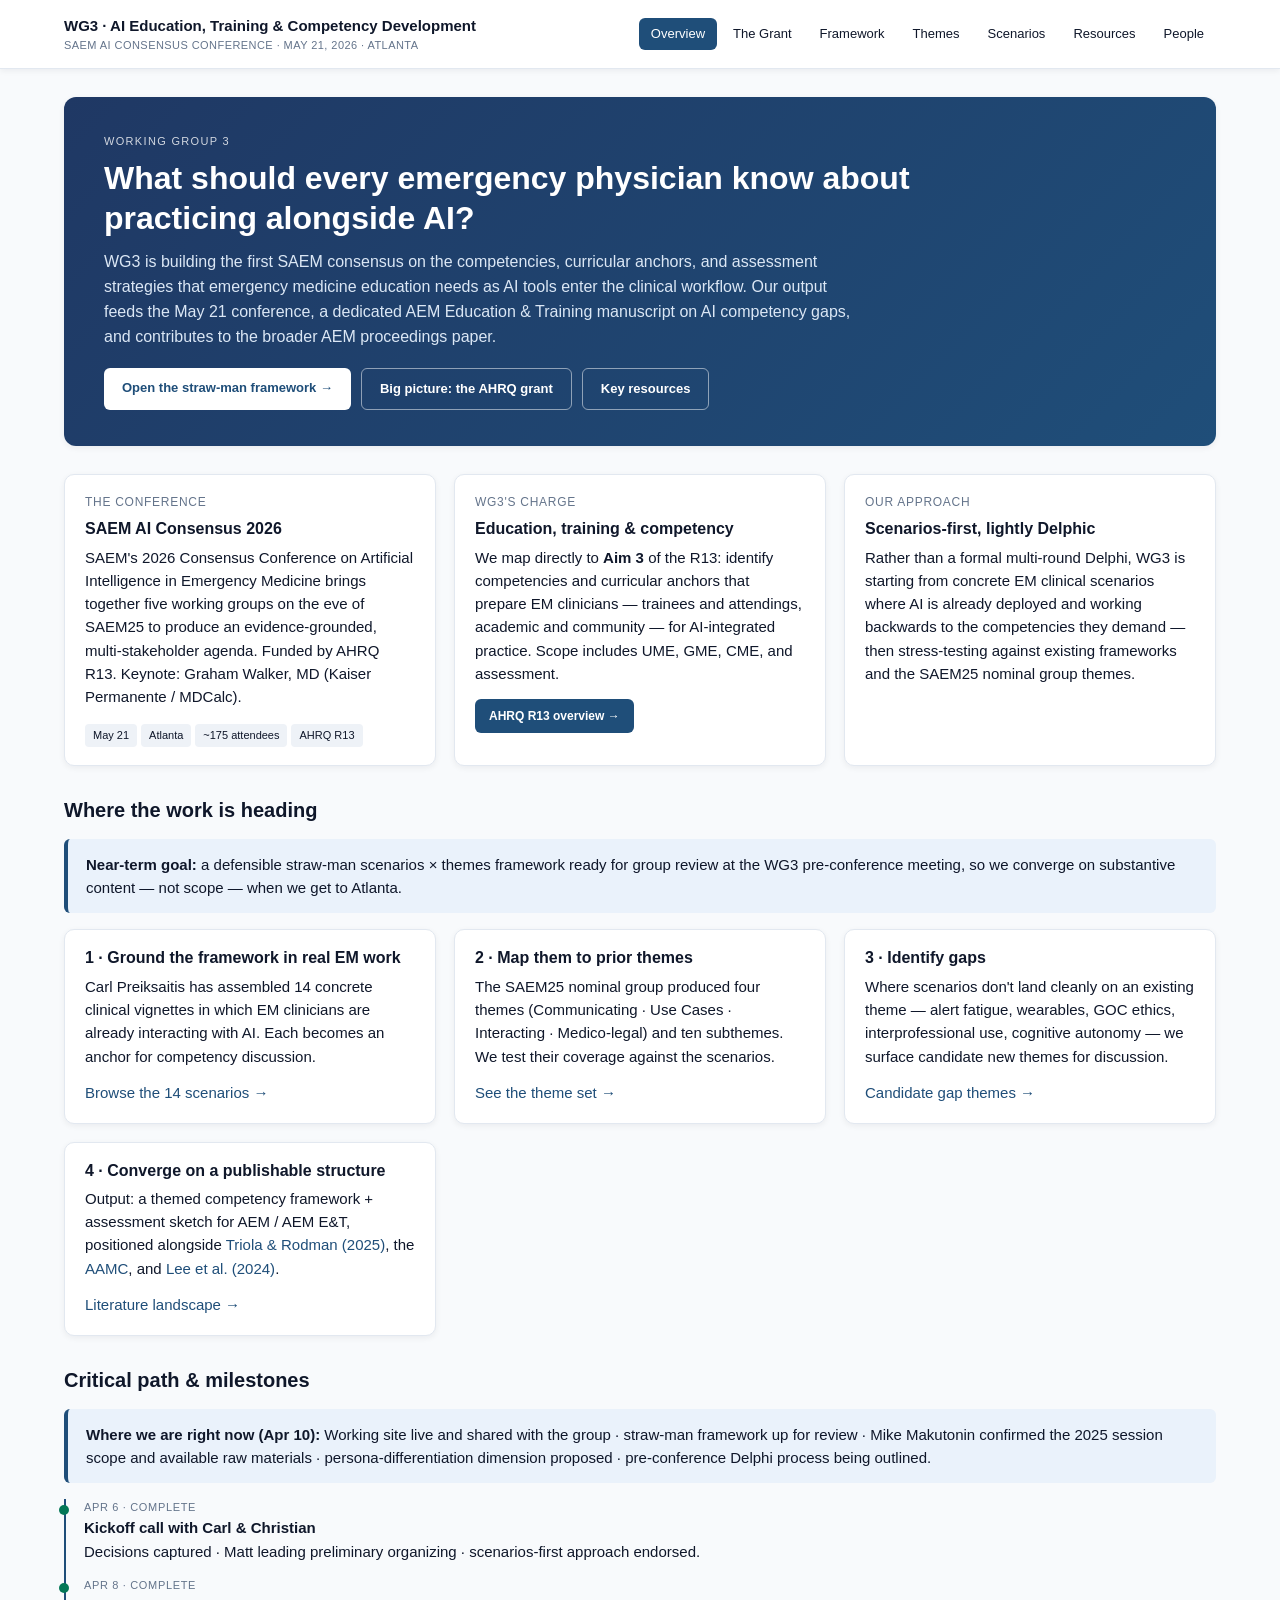
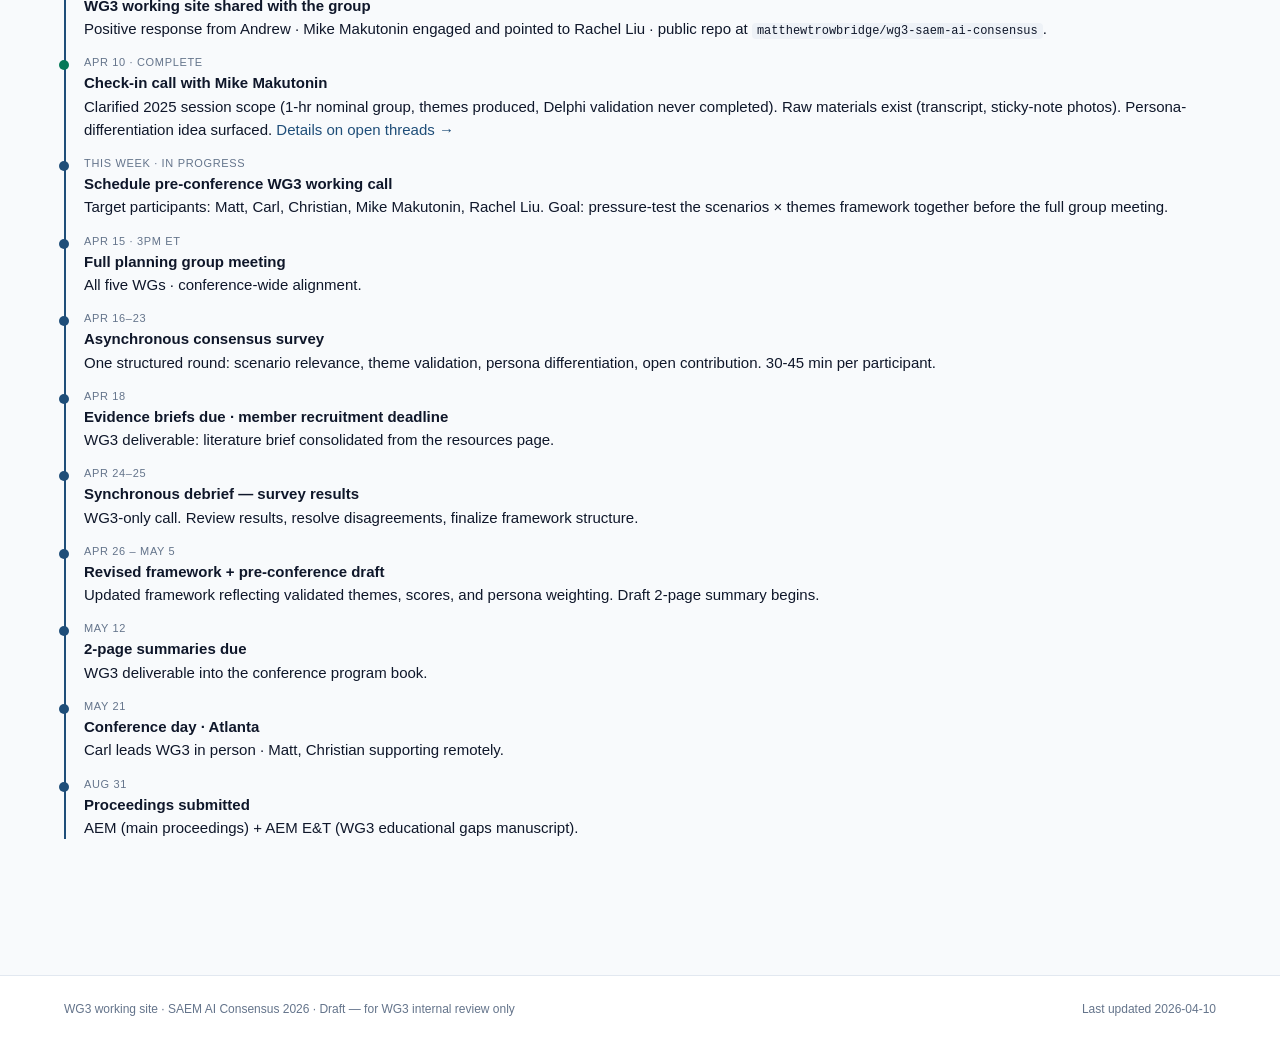
==== commit 24671848: "Apr 10 updates: provenance, personas, timeline, SAEM25 relabel - Add provenance callout to framework" ====
--- a/index.html
+++ b/index.html
@@ -42,7 +42,7 @@
  </div>
  <div class="card"><div class="meta">Our approach</div>
   <h3>Scenarios-first, lightly Delphic</h3>
-  <p>Rather than a formal multi-round Delphi, WG3 is starting from concrete EM clinical scenarios where AI is already deployed and working backwards to the competencies they demand — then stress-testing against existing frameworks and the Makutonin prior themes.</p>
+  <p>Rather than a formal multi-round Delphi, WG3 is starting from concrete EM clinical scenarios where AI is already deployed and working backwards to the competencies they demand — then stress-testing against existing frameworks and the SAEM25 nominal group themes.</p>
  </div>
 </div>
 
@@ -59,7 +59,7 @@
  </div>
  <div class="card">
   <h3>2 · Map them to prior themes</h3>
-  <p>Makutonin's 2025 nominal group produced four themes (Communicating · Use Cases · Interacting · Medico-legal) and ten subthemes. We test their coverage against the scenarios.</p>
+  <p>The SAEM25 nominal group produced four themes (Communicating · Use Cases · Interacting · Medico-legal) and ten subthemes. We test their coverage against the scenarios.</p>
   <p><a href="themes.html">See the theme set →</a></p>
  </div>
  <div class="card">
@@ -76,17 +76,18 @@
 
 <h2>Critical path &amp; milestones</h2>
 <div class="callout">
- <b>Where we are right now (Apr 9):</b> Working site live and shared with the group · straw-man framework up for review · active asks out to confirm a pre-conference synchronous working call and to loop in Rachel Liu (Yale) for the complete 2025 source materials.
+ <b>Where we are right now (Apr 10):</b> Working site live and shared with the group · straw-man framework up for review · Mike Makutonin confirmed the 2025 session scope and available raw materials · persona-differentiation dimension proposed · pre-conference Delphi process being outlined.
 </div>
 <div class="timeline">
  <div class="item done"><div class="date">Apr 6 · complete</div><div class="title">Kickoff call with Carl &amp; Christian</div><div>Decisions captured · Matt leading preliminary organizing · scenarios-first approach endorsed.</div></div>
  <div class="item done"><div class="date">Apr 8 · complete</div><div class="title">WG3 working site shared with the group</div><div>Positive response from Andrew · Mike Makutonin engaged and pointed to Rachel Liu · public repo at <code>matthewtrowbridge/wg3-saem-ai-consensus</code>.</div></div>
- <div class="item"><div class="date">This week · in progress</div><div class="title">Secure one synchronous pre-conference working call</div><div>Delphi-aligned alignment session. Target participants: Matt, Carl, Christian, Mike Makutonin, Rachel Liu, Andrew. Goal: pressure-test the framing before the Apr 15 full group meeting.</div></div>
+ <div class="item done"><div class="date">Apr 10 · complete</div><div class="title">Check-in call with Mike Makutonin</div><div>Clarified 2025 session scope (1-hr nominal group, themes produced, Delphi validation never completed). Raw materials exist (transcript, sticky-note photos). Persona-differentiation idea surfaced. <a href="resources.html#threads">Details on open threads →</a></div></div>
+ <div class="item"><div class="date">This week · in progress</div><div class="title">Schedule pre-conference WG3 working call</div><div>Target participants: Matt, Carl, Christian, Mike Makutonin, Rachel Liu. Goal: pressure-test the scenarios × themes framework together before the full group meeting.</div></div>
  <div class="item"><div class="date">Apr 15 · 3pm ET</div><div class="title">Full planning group meeting</div><div>All five WGs · conference-wide alignment.</div></div>
+ <div class="item"><div class="date">Apr 16–23</div><div class="title">Asynchronous consensus survey</div><div>One structured round: scenario relevance, theme validation, persona differentiation, open contribution. 30-45 min per participant.</div></div>
  <div class="item"><div class="date">Apr 18</div><div class="title">Evidence briefs due · member recruitment deadline</div><div>WG3 deliverable: literature brief consolidated from the resources page.</div></div>
- <div class="item"><div class="date">Apr 19–20</div><div class="title">WG kickoff meetings</div><div>WG3 first full-group working session.</div></div>
- <div class="item"><div class="date">Apr 25 – May 2</div><div class="title">Iterative consensus — Round 1</div><div>Scenarios × themes stress-test; candidate gap themes validated.</div></div>
- <div class="item"><div class="date">May 3–9</div><div class="title">Iterative consensus — Round 2</div><div>Convergence on theme structure and competency framing.</div></div>
+ <div class="item"><div class="date">Apr 24–25</div><div class="title">Synchronous debrief — survey results</div><div>WG3-only call. Review results, resolve disagreements, finalize framework structure.</div></div>
+ <div class="item"><div class="date">Apr 26 – May 5</div><div class="title">Revised framework + pre-conference draft</div><div>Updated framework reflecting validated themes, scores, and persona weighting. Draft 2-page summary begins.</div></div>
  <div class="item"><div class="date">May 12</div><div class="title">2-page summaries due</div><div>WG3 deliverable into the conference program book.</div></div>
  <div class="item"><div class="date">May 21</div><div class="title">Conference day · Atlanta</div><div>Carl leads WG3 in person · Matt, Christian supporting remotely.</div></div>
  <div class="item"><div class="date">Aug 31</div><div class="title">Proceedings submitted</div><div>AEM (main proceedings) + AEM E&amp;T (WG3 educational gaps manuscript).</div></div>
@@ -95,7 +96,7 @@
 
 <footer class="site"><div class="wrap">
  <div>WG3 working site · SAEM AI Consensus 2026 · Draft — for WG3 internal review only</div>
- <div>Last updated 2026-04-09</div>
+ <div>Last updated 2026-04-10</div>
 </div></footer>
 <script src="assets/data.js"></script>
 <script src="assets/site.js"></script>
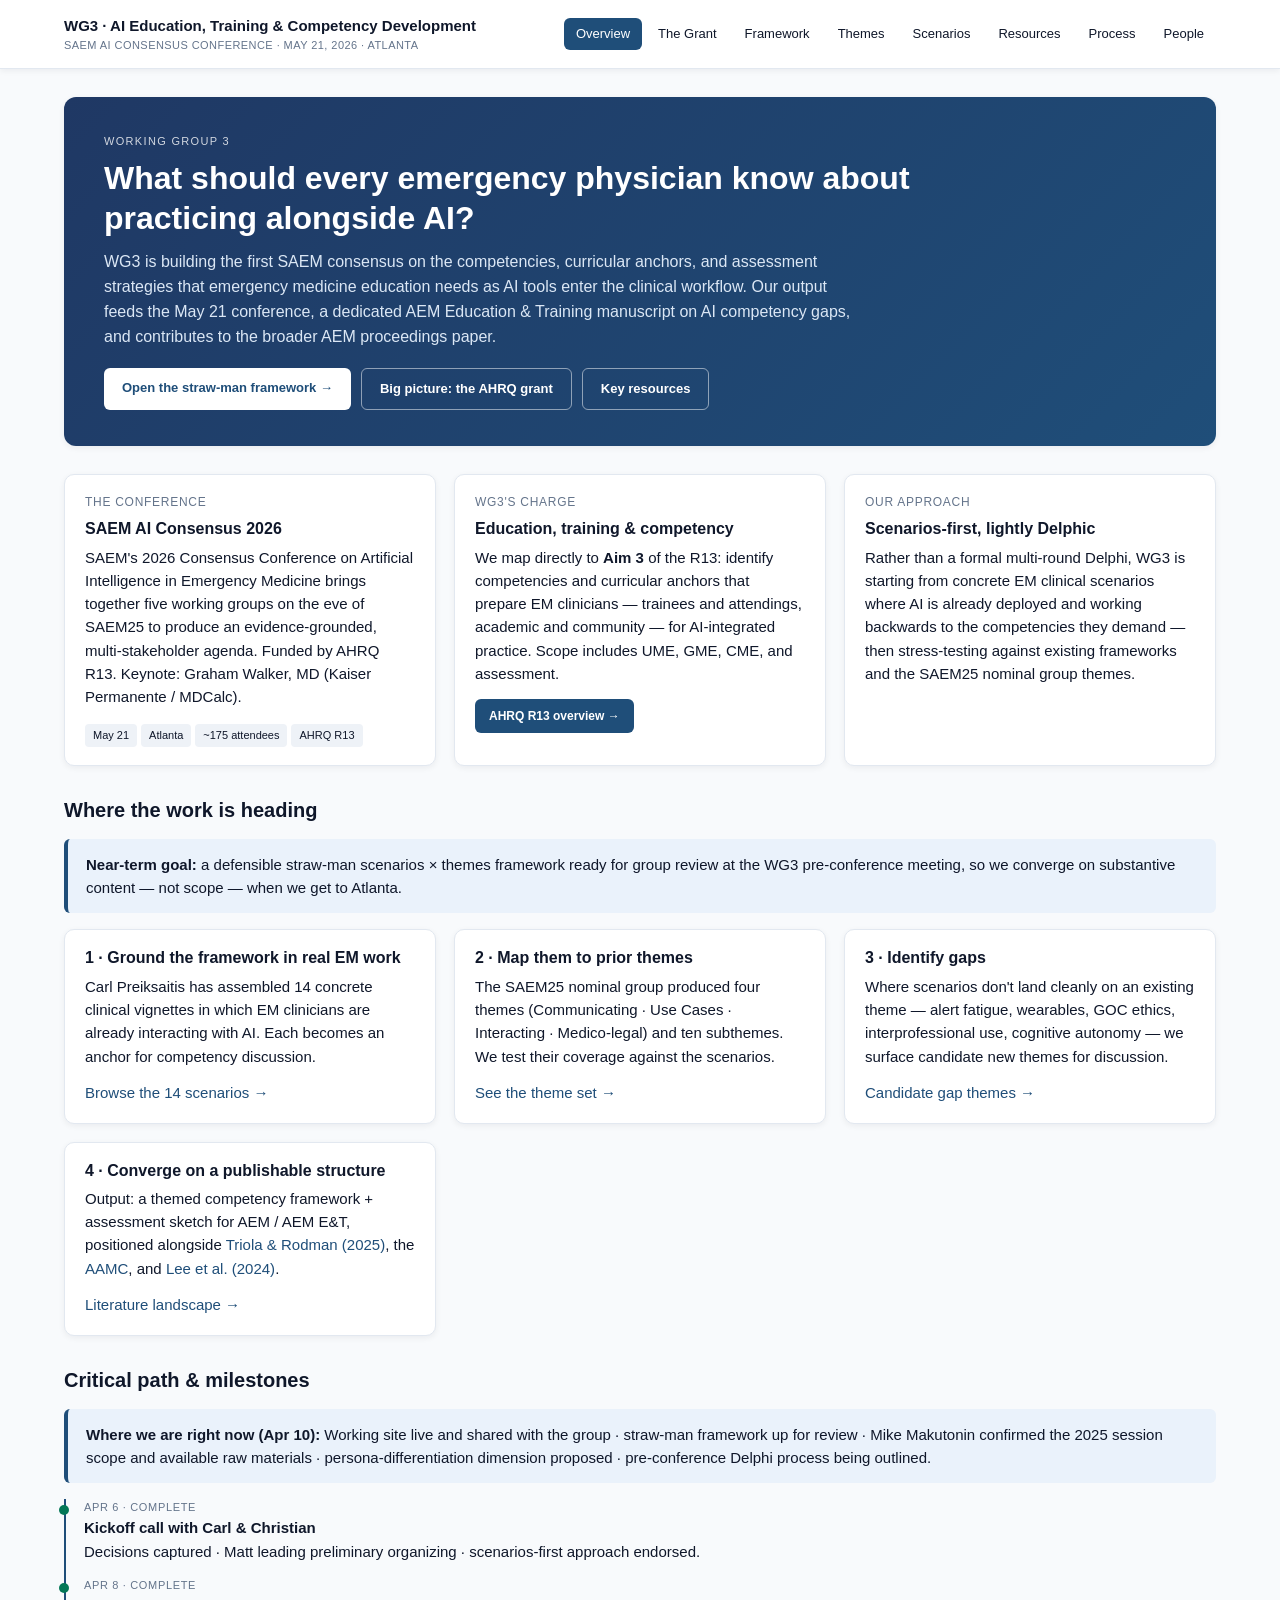
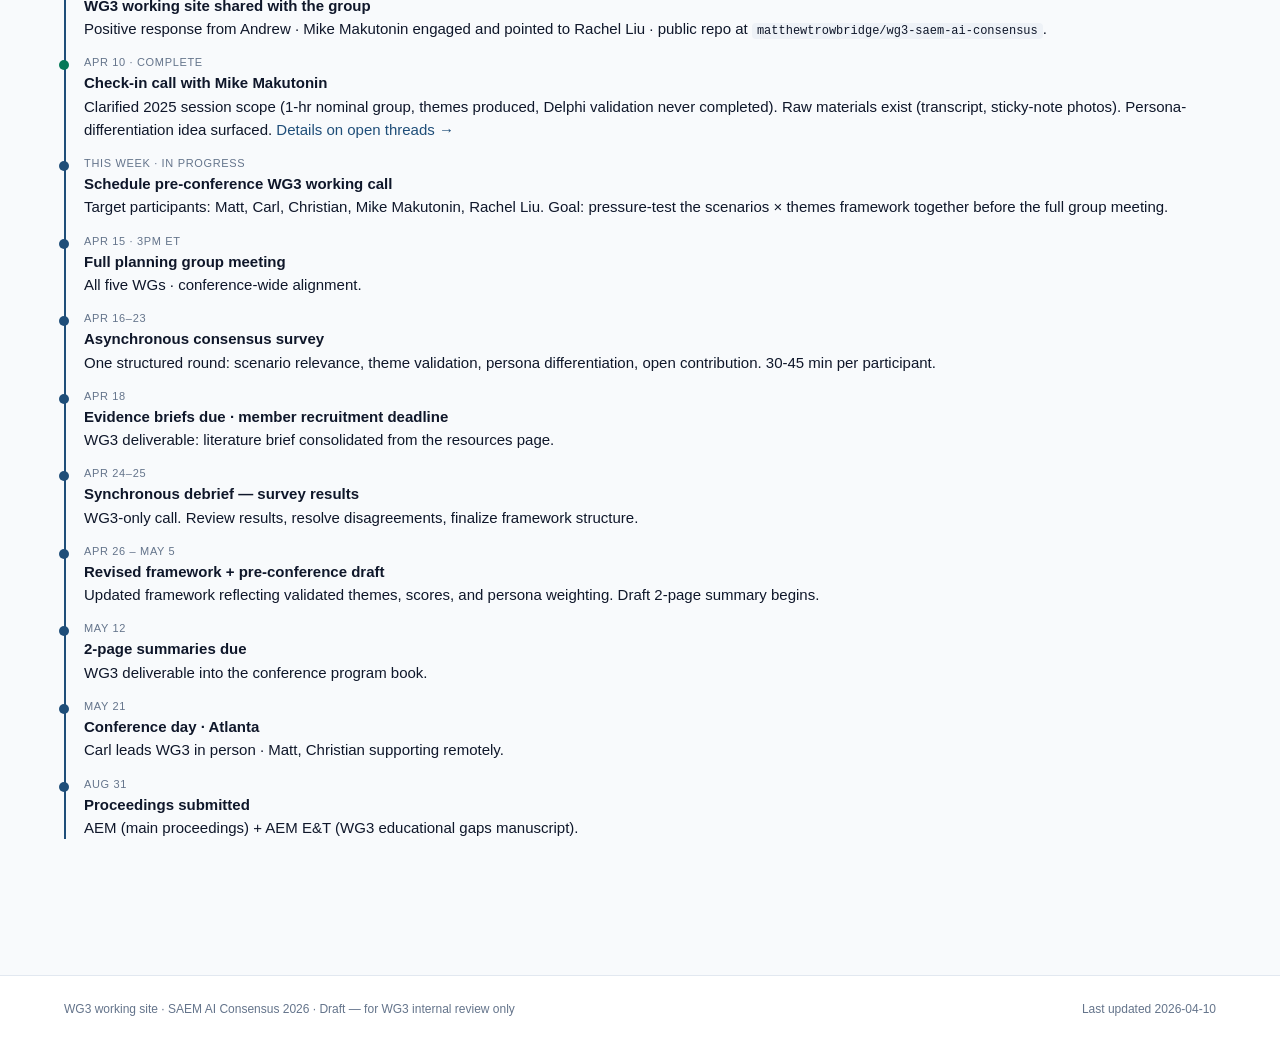
==== commit ac5a6ed6: "Add Process page: proposed pre-conference consensus process New page (process.html) presenting the d" ====
--- a/index.html
+++ b/index.html
@@ -13,6 +13,7 @@
   <a href="themes.html">Themes</a>
   <a href="scenarios.html">Scenarios</a>
   <a href="resources.html">Resources</a>
+  <a href="process.html">Process</a>
   <a href="people.html">People</a>
  </nav>
 </div></header>
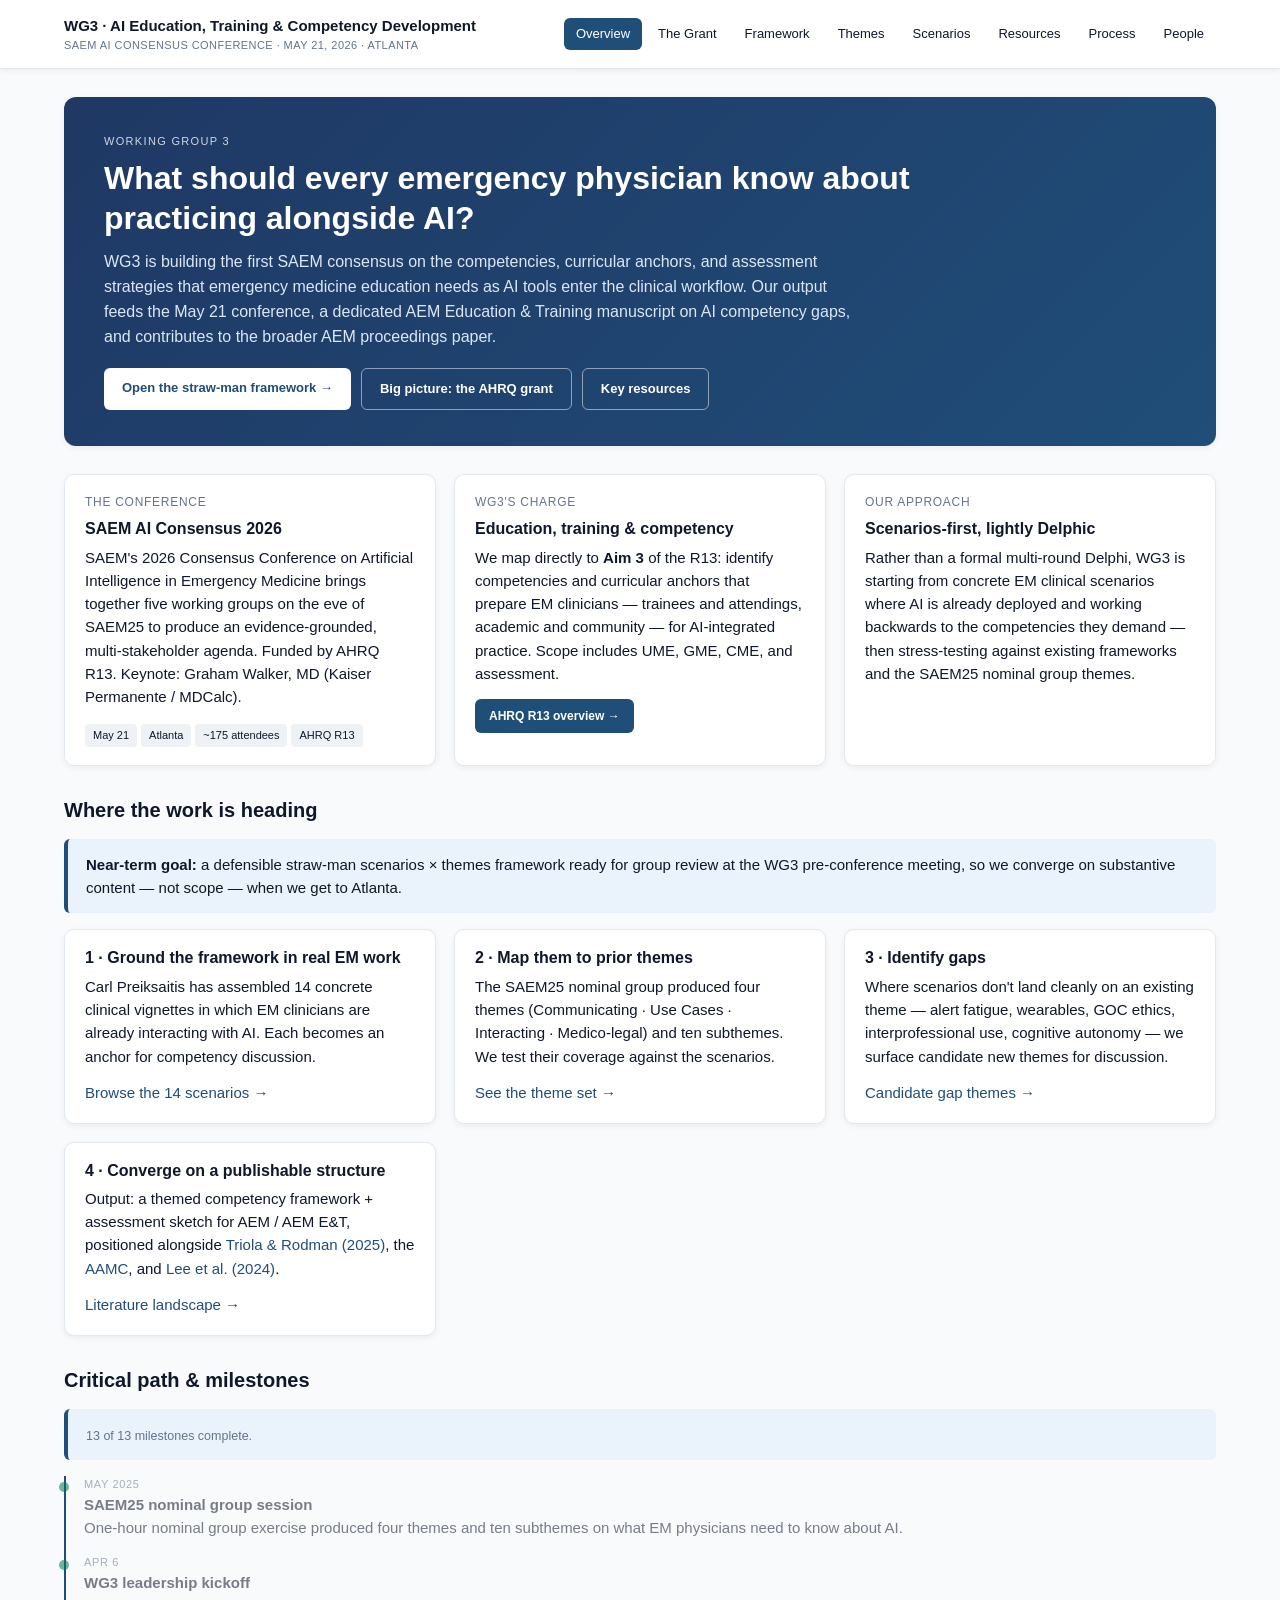
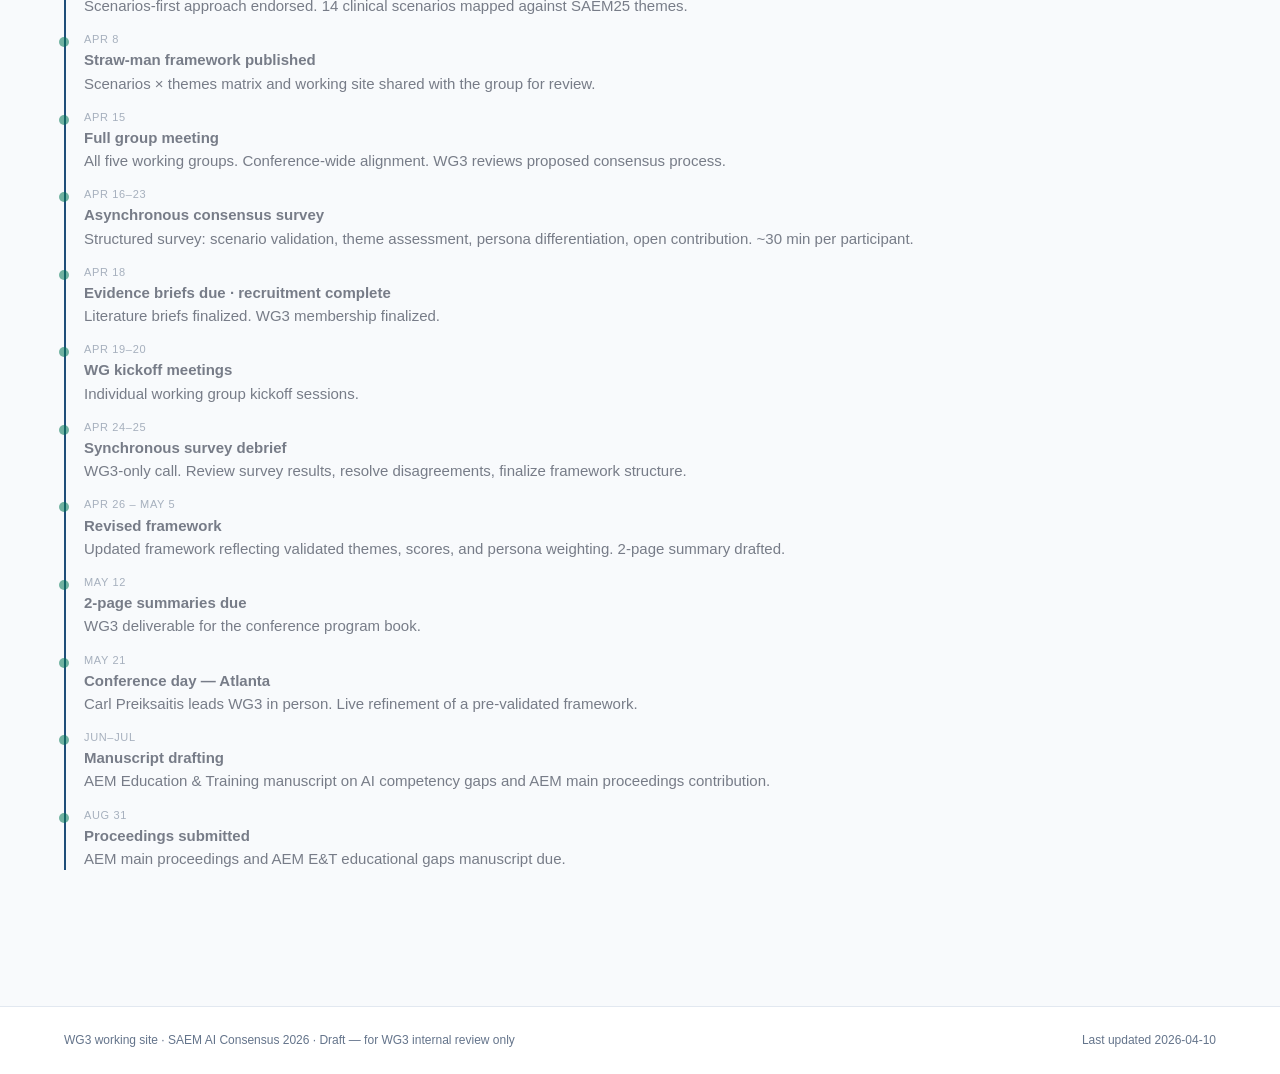
==== commit ab57d6e3: "Data-driven timeline: milestones in data.js, auto-status from dates Timeline on index.html and proce" ====
--- a/index.html
+++ b/index.html
@@ -76,23 +76,8 @@
 </div>
 
 <h2>Critical path &amp; milestones</h2>
-<div class="callout">
- <b>Where we are right now (Apr 10):</b> Working site live and shared with the group · straw-man framework up for review · Mike Makutonin confirmed the 2025 session scope and available raw materials · persona-differentiation dimension proposed · pre-conference Delphi process being outlined.
-</div>
-<div class="timeline">
- <div class="item done"><div class="date">Apr 6 · complete</div><div class="title">Kickoff call with Carl &amp; Christian</div><div>Decisions captured · Matt leading preliminary organizing · scenarios-first approach endorsed.</div></div>
- <div class="item done"><div class="date">Apr 8 · complete</div><div class="title">WG3 working site shared with the group</div><div>Positive response from Andrew · Mike Makutonin engaged and pointed to Rachel Liu · public repo at <code>matthewtrowbridge/wg3-saem-ai-consensus</code>.</div></div>
- <div class="item done"><div class="date">Apr 10 · complete</div><div class="title">Check-in call with Mike Makutonin</div><div>Clarified 2025 session scope (1-hr nominal group, themes produced, Delphi validation never completed). Raw materials exist (transcript, sticky-note photos). Persona-differentiation idea surfaced. <a href="resources.html#threads">Details on open threads →</a></div></div>
- <div class="item"><div class="date">This week · in progress</div><div class="title">Schedule pre-conference WG3 working call</div><div>Target participants: Matt, Carl, Christian, Mike Makutonin, Rachel Liu. Goal: pressure-test the scenarios × themes framework together before the full group meeting.</div></div>
- <div class="item"><div class="date">Apr 15 · 3pm ET</div><div class="title">Full planning group meeting</div><div>All five WGs · conference-wide alignment.</div></div>
- <div class="item"><div class="date">Apr 16–23</div><div class="title">Asynchronous consensus survey</div><div>One structured round: scenario relevance, theme validation, persona differentiation, open contribution. 30-45 min per participant.</div></div>
- <div class="item"><div class="date">Apr 18</div><div class="title">Evidence briefs due · member recruitment deadline</div><div>WG3 deliverable: literature brief consolidated from the resources page.</div></div>
- <div class="item"><div class="date">Apr 24–25</div><div class="title">Synchronous debrief — survey results</div><div>WG3-only call. Review results, resolve disagreements, finalize framework structure.</div></div>
- <div class="item"><div class="date">Apr 26 – May 5</div><div class="title">Revised framework + pre-conference draft</div><div>Updated framework reflecting validated themes, scores, and persona weighting. Draft 2-page summary begins.</div></div>
- <div class="item"><div class="date">May 12</div><div class="title">2-page summaries due</div><div>WG3 deliverable into the conference program book.</div></div>
- <div class="item"><div class="date">May 21</div><div class="title">Conference day · Atlanta</div><div>Carl leads WG3 in person · Matt, Christian supporting remotely.</div></div>
- <div class="item"><div class="date">Aug 31</div><div class="title">Proceedings submitted</div><div>AEM (main proceedings) + AEM E&amp;T (WG3 educational gaps manuscript).</div></div>
-</div>
+<div id="tlStatus" class="callout"></div>
+<div id="timeline" class="timeline"></div>
 </main>
 
 <footer class="site"><div class="wrap">
@@ -101,4 +86,5 @@
 </div></footer>
 <script src="assets/data.js"></script>
 <script src="assets/site.js"></script>
+<script>renderTimeline('#timeline');renderTimelineStatus('#tlStatus');</script>
 </body></html>
--- a/assets/site.css
+++ b/assets/site.css
@@ -109,6 +109,11 @@
 .timeline .item{margin-bottom:14px;position:relative}
 .timeline .item::before{content:'';position:absolute;left:-25px;top:6px;width:10px;height:10px;border-radius:50%;background:var(--accent)}
 .timeline .item.done::before{background:var(--ok)}
+.timeline .item.current::before{background:var(--accent);box-shadow:0 0 0 4px rgba(31,78,121,.2)}
+.timeline .item.next::before{background:var(--paper);border:2.5px solid var(--accent)}
+.timeline .item.upcoming::before{background:var(--line)}
+.timeline .item.done{opacity:.55}
+.timeline .item.current .title{color:var(--accent)}
 .timeline .item .date{font-size:11px;color:var(--mute);text-transform:uppercase;letter-spacing:.06em}
 .timeline .item .title{font-weight:600}
 
